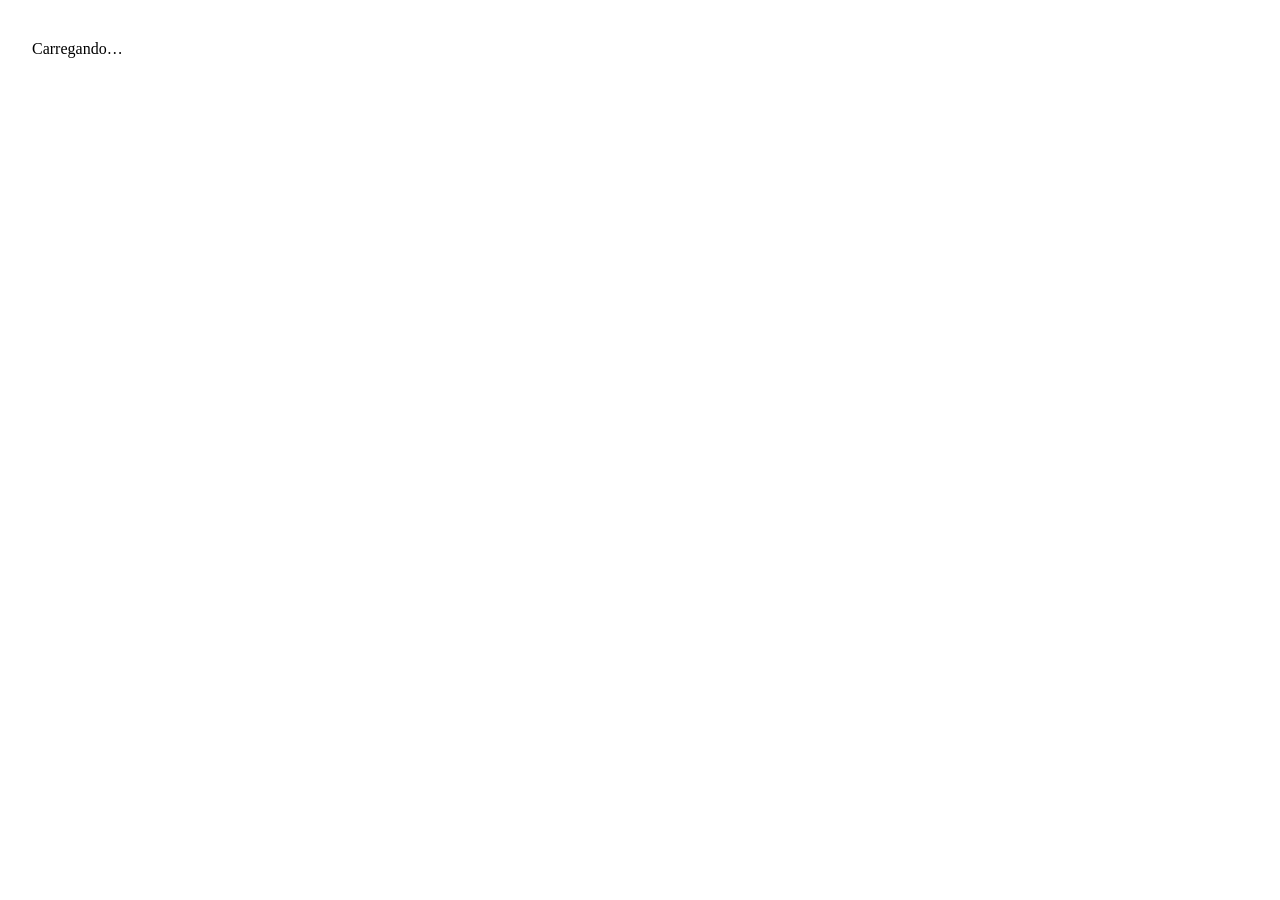
==== index.html @ bcad69af "Add files via upload" ====
<!doctype html>
<html lang="pt-BR">
<head>
  <meta charset="utf-8">
  <meta name="viewport" content="width=device-width, initial-scale=1, viewport-fit=cover">
  <meta name="theme-color" content="#121413">
  <title>Organizador</title>
  <link rel="manifest" href="manifest.json">
  <link rel="icon" href="icones/icone-192.png">
  <link rel="apple-touch-icon" href="icones/icone-192.png">
  <link rel="stylesheet" href="css/estilo.css">
</head>
<body>
  <div id="app"><p style="padding:24px">Carregando…</p></div>
  <script type="module" src="js/app.js"></script>
</body>
</html>
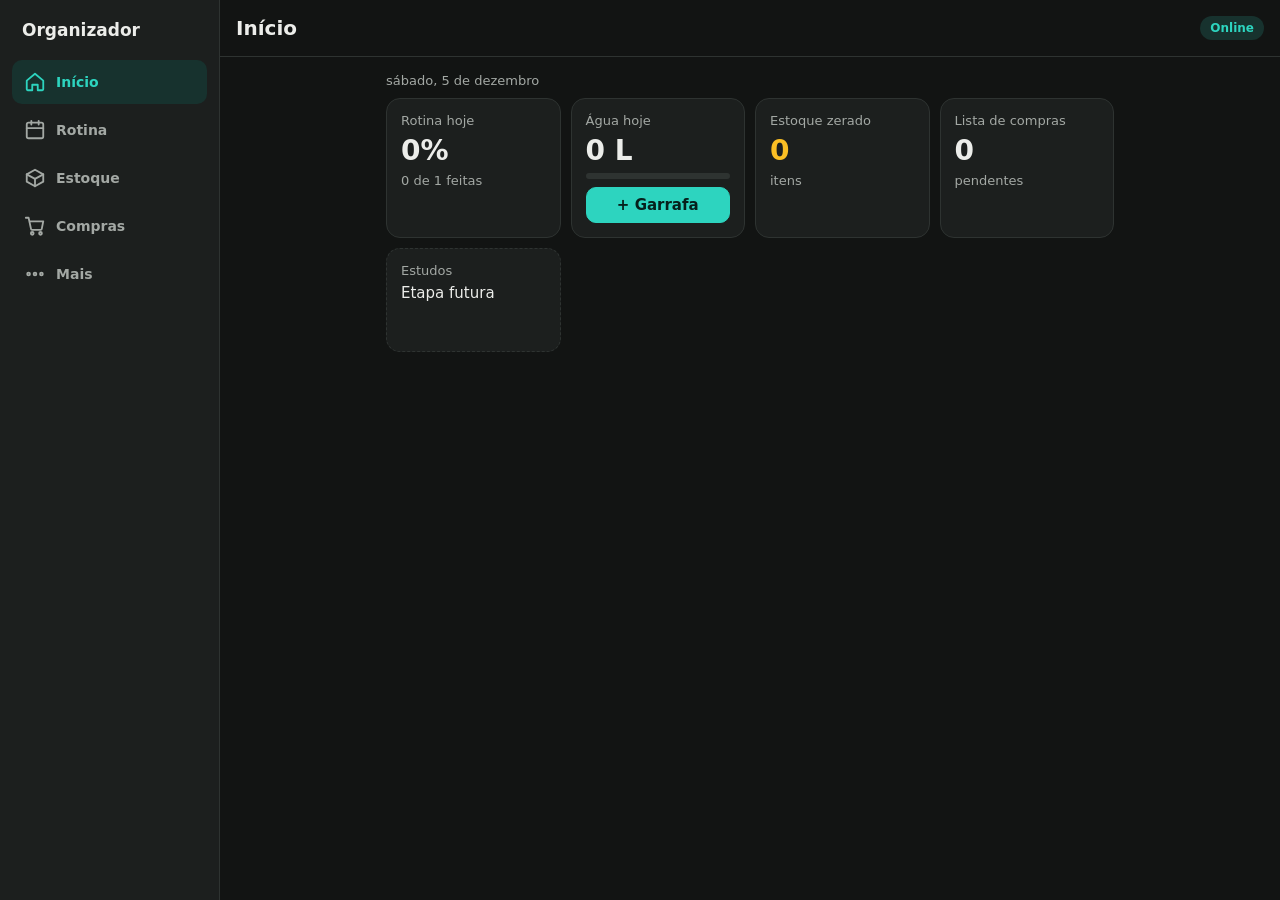
==== commit 5f8cc4cb: "Add files via upload" ====
--- a/index.html
+++ b/index.html
@@ -12,6 +12,16 @@
 </head>
 <body>
   <div id="app"><p style="padding:24px">Carregando…</p></div>
+  <script>
+    // Se algum arquivo faltar, mostra o erro em vez de "Carregando…" para sempre
+    function falhaCarga(msg) {
+      var el = document.getElementById('app');
+      if (el && !document.querySelector('.casca')) el.innerHTML = '<div style="padding:24px;font-family:system-ui;max-width:560px">' +
+        '<h2>Não foi possível abrir o app</h2><p>' + msg + '</p><p>Confira se as pastas <b>css, js, lib e icones</b> estão no GitHub e recarregue.</p></div>';
+    }
+    window.addEventListener('error', function (e) { if (e.target && e.target.src) falhaCarga('Arquivo não encontrado: ' + e.target.src); else falhaCarga(e.message || 'Erro desconhecido'); }, true);
+    window.addEventListener('unhandledrejection', function (e) { falhaCarga(String(e.reason && e.reason.message || e.reason)); });
+  </script>
   <script type="module" src="js/app.js"></script>
 </body>
 </html>
--- a/css/estilo.css
+++ b/css/estilo.css
@@ -0,0 +1,157 @@
+/* Tema escuro. Cores centralizadas aqui para ajuste futuro. */
+:root {
+  --fundo: #121413; --superficie: #1C1F1E; --borda: #2E3331;
+  --texto: #ECEDEA; --suave: #A3A8A4; --acento: #2DD4BF; --acento-texto: #06201C;
+  --alerta: #FBBF24; --alerta-fundo: #2B2410; --perigo: #F87171;
+  --raio: 12px; color-scheme: dark;
+}
+* { box-sizing: border-box; }
+body { margin: 0; background: var(--fundo); color: var(--texto); font-family: system-ui, -apple-system, "Segoe UI", Roboto, sans-serif; font-size: 15px; }
+button, input, select { font: inherit; color: inherit; }
+button { cursor: pointer; }
+h1, h2, p { margin: 0; }
+
+/* Estrutura: celular = barra inferior; PC (≥ 900px) = menu lateral */
+.casca { min-height: 100vh; }
+.conteudo { padding-bottom: 84px; }
+.topo { position: sticky; top: 0; z-index: 5; display: flex; align-items: center; justify-content: space-between; padding: 16px; background: var(--fundo); border-bottom: 1px solid var(--borda); }
+.topo h1 { font-size: 20px; }
+main { padding: 16px; max-width: 760px; margin: 0 auto; }
+.menu { position: fixed; bottom: 0; left: 0; right: 0; z-index: 10; display: grid; grid-template-columns: repeat(5, 1fr); background: var(--superficie); border-top: 1px solid var(--borda); padding: 4px 4px calc(6px + env(safe-area-inset-bottom)); }
+.menu .marca { display: none; }
+.menu button { background: none; border: 0; display: flex; flex-direction: column; align-items: center; gap: 2px; padding: 8px 0; font-size: 11px; font-weight: 600; color: var(--suave); min-height: 52px; }
+.menu button.ativo { color: var(--acento); }
+.menu svg { width: 22px; height: 22px; fill: none; stroke: currentColor; stroke-width: 2; stroke-linecap: round; stroke-linejoin: round; }
+@media (min-width: 900px) {
+  .casca { display: flex; }
+  .menu { position: sticky; top: 0; height: 100vh; width: 220px; display: flex; flex-direction: column; gap: 4px; border-top: 0; border-right: 1px solid var(--borda); padding: 20px 12px; }
+  .menu .marca { display: block; font-weight: 700; font-size: 17px; padding: 0 10px 16px; }
+  .menu button { flex-direction: row; gap: 10px; font-size: 14px; padding: 10px 12px; border-radius: 10px; min-height: 44px; }
+  .menu button.ativo { background: #17322E; }
+  .conteudo { flex: 1; padding-bottom: 0; min-width: 0; }
+}
+
+/* Componentes */
+.pilha { display: flex; flex-direction: column; gap: 10px; }
+.rotulo { font-size: 12px; font-weight: 600; text-transform: uppercase; letter-spacing: .05em; color: var(--suave); margin-top: 8px; }
+.suave { color: var(--suave); font-size: 13px; }
+.alerta { color: var(--alerta); font-weight: 600; }
+.vazio { color: var(--suave); padding: 12px 0; }
+.dica { color: var(--suave); font-size: 12px; }
+.selo { font-size: 12px; font-weight: 600; padding: 5px 10px; border-radius: 99px; background: #17322E; color: var(--acento); }
+.selo.off { background: var(--alerta-fundo); color: var(--alerta); }
+
+.linha { display: flex; align-items: center; gap: 8px; background: var(--superficie); border: 1px solid var(--borda); border-radius: var(--raio); padding: 8px 10px; min-height: 56px; text-align: left; width: 100%; }
+.linha.zerado { background: var(--alerta-fundo); border-color: #5C4A16; }
+.linha-info { flex: 1; min-width: 0; display: flex; flex-direction: column; gap: 2px; background: none; border: 0; padding: 4px 0; text-align: left; }
+.linha-info strong { overflow: hidden; text-overflow: ellipsis; white-space: nowrap; }
+.btn-qtd { width: 48px; height: 48px; border-radius: 10px; border: 1px solid var(--borda); background: #252928; font-size: 24px; touch-action: manipulation; user-select: none; -webkit-user-select: none; }
+.btn-qtd:active { background: #303533; }
+.check { width: 30px; height: 30px; border-radius: 8px; border: 2px solid var(--acento); background: none; flex: none; }
+.qtd { width: 64px; height: 42px; border-radius: 10px; border: 1px solid var(--borda); background: var(--fundo); text-align: center; }
+.un { width: 28px; }
+.btn-x { width: 40px; height: 40px; border: 0; background: none; color: var(--suave); font-size: 22px; }
+
+.btn { height: 44px; padding: 0 14px; border-radius: 10px; border: 1px solid var(--borda); background: #252928; font-weight: 600; }
+.btn.primario { background: var(--acento); color: var(--acento-texto); border-color: var(--acento); }
+.btn.perigo { color: var(--perigo); }
+.btn.largo { height: 50px; width: 100%; margin-top: 6px; }
+.btn-tracejado { height: 50px; border-radius: var(--raio); border: 1px dashed #4A504D; background: none; font-weight: 600; }
+
+.linha-form { display: flex; gap: 8px; flex-wrap: wrap; }
+.linha-form input { height: 44px; border-radius: 10px; border: 1px solid var(--borda); background: var(--superficie); padding: 0 10px; }
+.cresce { flex: 1 1 160px; min-width: 0; }
+.curto { width: 64px; }
+
+.campo { display: flex; flex-direction: column; gap: 4px; font-size: 13px; color: var(--suave); }
+.campo input, .campo select { height: 44px; border-radius: 10px; border: 1px solid var(--borda); background: var(--fundo); padding: 0 10px; color: var(--texto); font-size: 15px; }
+.grade-2 { display: grid; grid-template-columns: 1fr 1fr; gap: 10px; }
+.acoes { display: flex; gap: 8px; flex-wrap: wrap; justify-content: flex-end; margin-top: 4px; }
+.espaco { flex: 1; }
+
+.cartoes { display: grid; grid-template-columns: repeat(auto-fill, minmax(150px, 1fr)); gap: 10px; }
+.cartao { display: flex; flex-direction: column; gap: 6px; text-align: left; background: var(--superficie); border: 1px solid var(--borda); border-radius: 14px; padding: 14px; min-height: 104px; }
+.cartao b { font-size: 28px; }
+.cartao.futuro { border-style: dashed; }
+.atalhos { display: flex; flex-direction: column; gap: 8px; }
+.atalhos .linha { flex-direction: column; align-items: flex-start; justify-content: center; }
+
+.modal-fundo { position: fixed; inset: 0; z-index: 20; background: rgba(0,0,0,.6); display: flex; align-items: flex-end; justify-content: center; }
+.modal { width: 100%; max-width: 520px; background: var(--superficie); border-radius: 18px 18px 0 0; padding: 20px; display: flex; flex-direction: column; gap: 12px; max-height: 90vh; overflow-y: auto; }
+.modal h2 { font-size: 17px; }
+@media (min-width: 600px) { .modal-fundo { align-items: center; } .modal { border-radius: 18px; } }
+
+.toast { position: fixed; left: 50%; transform: translateX(-50%); bottom: 92px; z-index: 30; background: #ECEDEA; color: #121413; padding: 12px 16px; border-radius: 12px; font-size: 14px; font-weight: 500; max-width: calc(100% - 32px); }
+@media (min-width: 900px) { .toast { bottom: 24px; } }
+
+/* ---------- Rotina ---------- */
+.abas-seg { display: grid; grid-auto-flow: column; grid-auto-columns: 1fr; gap: 4px; background: var(--superficie); border-radius: 10px; padding: 3px; }
+.abas-seg button { height: 38px; border: 0; border-radius: 8px; background: none; color: var(--suave); font-weight: 600; font-size: 14px; }
+.abas-seg button.ativo { background: #2E3331; color: var(--texto); }
+.abas-seg.curto { width: 120px; }
+.abas-seg.curto button { height: 32px; }
+.nav-semana, .cab-mes { display: flex; align-items: center; gap: 6px; }
+.faixa-dias { flex: 1; display: grid; grid-template-columns: repeat(7, 1fr); gap: 4px; }
+.dia { display: flex; flex-direction: column; align-items: center; gap: 1px; padding: 6px 0; border-radius: 10px; border: 1px solid var(--borda); background: var(--superficie); }
+.dia small { font-size: 10px; color: var(--suave); }
+.dia b { font-size: 16px; }
+.dia.sel { border-color: var(--acento); background: #17322E; }
+.dia.hoje b { color: var(--acento); }
+.dia.fut { opacity: .45; }
+.btn-mini { width: 32px; height: 44px; border: 0; background: none; color: var(--suave); font-size: 22px; flex: none; }
+.btn-mini:disabled { opacity: .25; }
+.trio { display: grid; grid-template-columns: repeat(3, 1fr); gap: 8px; }
+.mini-cartao { background: var(--superficie); border: 1px solid var(--borda); border-radius: 12px; padding: 8px 10px; display: flex; flex-direction: column; }
+.mini-cartao small { font-size: 11px; color: var(--suave); }
+.mini-cartao b { font-size: 22px; }
+.linha.ok { border-color: #1F4D47; }
+.btn-st { width: 44px; height: 44px; border-radius: 10px; border: 1px solid var(--borda); background: #252928; color: var(--suave); font-size: 18px; flex: none; }
+.btn-st.f.on { background: var(--acento); border-color: var(--acento); color: #06201C; }
+.btn-st.n.on { background: var(--perigo); border-color: var(--perigo); color: #2A0A0A; }
+.selo-st { font-size: 12px; font-weight: 600; white-space: nowrap; }
+.selo-st.f { color: var(--acento); } .selo-st.n { color: var(--perigo); } .selo-st.p { color: var(--suave); } .selo-st.x { color: #6B706C; }
+.barra { display: block; position: relative; height: 6px; background: #2E3331; border-radius: 9px; overflow: visible; }
+.barra i { display: block; height: 100%; background: var(--acento); border-radius: 9px; }
+.barra.grossa { height: 12px; }
+.barra.vermelha i { background: var(--perigo); }
+.barra.marcador em { position: absolute; top: -4px; width: 2px; height: 20px; background: var(--texto); }
+.cartao-vazio { display: flex; flex-direction: column; gap: 8px; padding: 14px; border: 1px dashed #4A504D; border-radius: 12px; }
+.entre { display: flex; align-items: center; justify-content: space-between; gap: 8px; }
+.centro { text-align: center; }
+.caixa { background: var(--superficie); border: 1px solid var(--borda); border-radius: 12px; padding: 12px; }
+.cal { display: grid; grid-template-columns: repeat(7, 1fr); gap: 5px; }
+.cal.cab { text-align: center; font-size: 11px; color: var(--suave); }
+.cel { height: 42px; border-radius: 8px; border: 2px solid transparent; font-weight: 600; font-size: 13px; color: var(--texto); }
+.cel.hoje { border-color: var(--acento); } .cel.sel { border-color: var(--texto); }
+.c4, .legenda i.c4 { background: #14B8A6; color: #06201C; } .c3, .legenda i.c3 { background: #0F5E56; }
+.c2, .legenda i.c2 { background: #6B5310; } .c1, .legenda i.c1 { background: #7F1D1D; }
+.cel.sem, .legenda i.sem { background: #252928; color: var(--suave); } .cel.fut { background: var(--superficie); color: #6B706C; }
+.legenda { display: flex; flex-wrap: wrap; gap: 10px; font-size: 11px; color: var(--suave); }
+.legenda span { display: flex; align-items: center; gap: 4px; } .legenda i { width: 12px; height: 12px; border-radius: 3px; display: inline-block; }
+.item-hist, .item-agua { padding: 6px 0; border-top: 1px solid var(--borda); font-size: 14px; }
+.chips { display: flex; gap: 6px; flex-wrap: wrap; }
+.chip { height: 36px; padding: 0 14px; border-radius: 99px; border: 1px solid var(--borda); background: none; font-size: 13px; }
+.chip.ativo { border-color: var(--acento); background: #17322E; }
+.pilha-p { display: flex; flex-direction: column; gap: 4px; }
+.sub-falha { display: flex; align-items: center; gap: 8px; padding-left: 12px; font-size: 12px; color: var(--suave); }
+.sub-falha span:first-child { width: 80px; } .sub-falha span:last-child { width: 36px; text-align: right; }
+.grande { font-size: 32px; }
+.okt { color: var(--acento); }
+.recipientes { display: grid; grid-template-columns: repeat(auto-fill, minmax(100px, 1fr)); gap: 8px; }
+.recip { height: 64px; border-radius: 12px; border: 1px solid var(--borda); background: #252928; display: flex; flex-direction: column; align-items: center; justify-content: center; gap: 2px; touch-action: manipulation; user-select: none; -webkit-user-select: none; }
+.recip small { color: var(--suave); } .recip.tracejado { border-style: dashed; background: none; }
+.grafico-agua { position: relative; display: flex; align-items: flex-end; gap: 2px; height: 100px; border-bottom: 1px solid var(--borda); }
+.grafico-agua i { flex: 1; background: #4A504D; border-radius: 2px 2px 0 0; min-height: 1px; }
+.grafico-agua i.ok { background: var(--acento); }
+.grafico-agua em { position: absolute; left: 0; right: 0; border-top: 1px dashed var(--suave); }
+.dias-alarme { display: flex; justify-content: space-between; }
+.dias-alarme button { width: 42px; height: 42px; border-radius: 50%; border: 1px solid #4A504D; background: none; color: var(--suave); font-weight: 700; }
+.dias-alarme button.on { background: var(--acento); border-color: var(--acento); color: #06201C; }
+.horarios { display: flex; flex-wrap: wrap; gap: 6px; align-items: center; }
+.hora-item { display: flex; align-items: center; background: var(--fundo); border: 1px solid var(--borda); border-radius: 10px; padding-left: 8px; }
+.hora-item input { height: 40px; border: 0; background: none; color-scheme: dark; }
+.btn-tracejado.mini { height: 40px; padding: 0 12px; font-size: 14px; }
+.dia-hor { display: flex; flex-direction: column; gap: 4px; }
+.nome-dia { font-size: 13px; color: var(--suave); }
+.check-g { width: 22px; height: 22px; accent-color: var(--acento); }
+.cartao .btn { height: 36px; margin-top: 2px; }
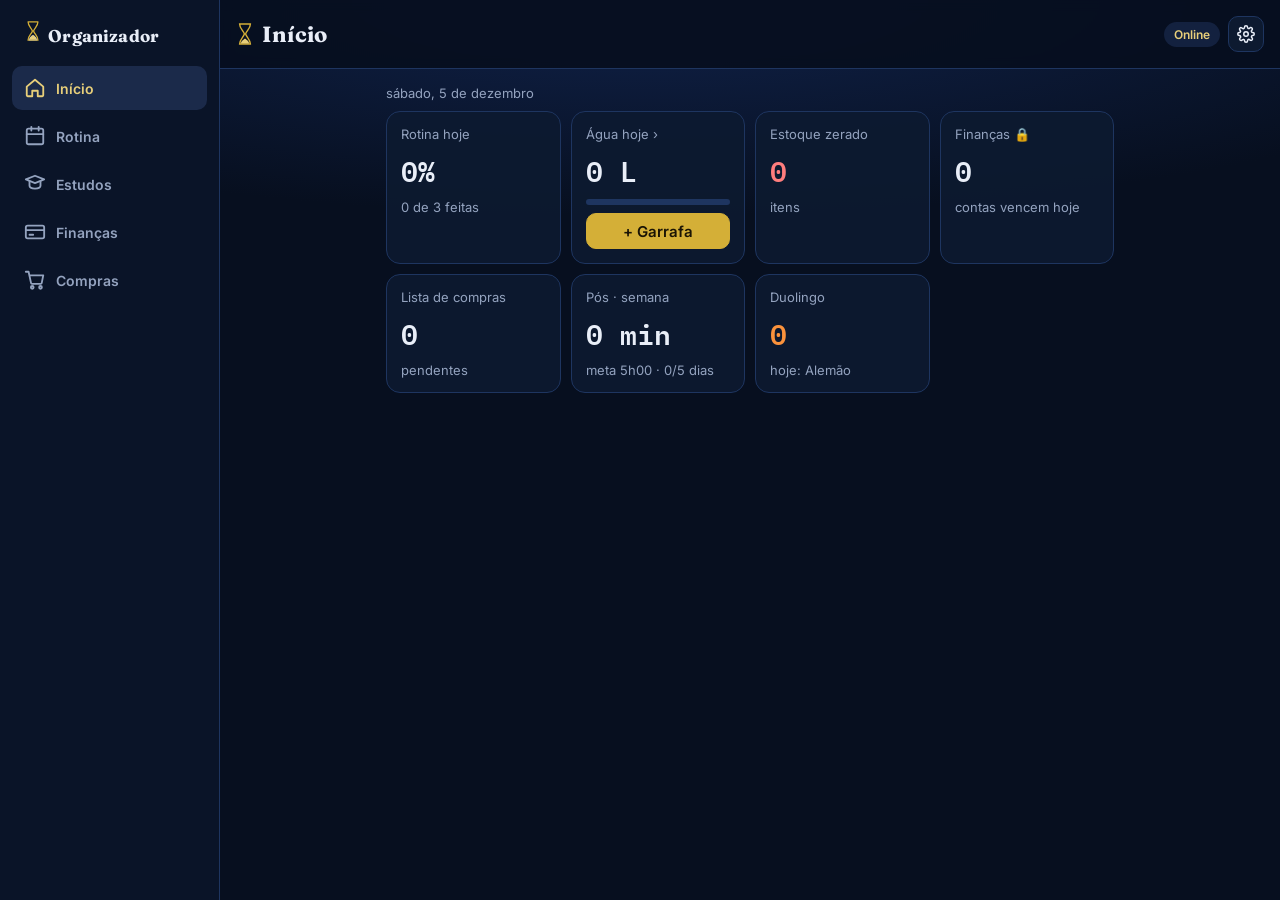
==== commit 6d6538f5: "Add files via upload" ====
--- a/index.html
+++ b/index.html
@@ -3,7 +3,7 @@
 <head>
   <meta charset="utf-8">
   <meta name="viewport" content="width=device-width, initial-scale=1, viewport-fit=cover">
-  <meta name="theme-color" content="#121413">
+  <meta name="theme-color" content="#070F1F">
   <title>Organizador</title>
   <link rel="manifest" href="manifest.json">
   <link rel="icon" href="icones/icone-192.png">
--- a/css/estilo.css
+++ b/css/estilo.css
@@ -1,12 +1,23 @@
+/* Fontes locais (funcionam offline) */
+@font-face { font-family: 'Fraunces'; src: url('../fontes/fraunces-latin-wght-normal.woff2') format('woff2'); font-weight: 100 900; font-display: swap; }
+@font-face { font-family: 'Inter'; src: url('../fontes/inter-latin-400-normal.woff2') format('woff2'); font-weight: 400; font-display: swap; }
+@font-face { font-family: 'Inter'; src: url('../fontes/inter-latin-500-normal.woff2') format('woff2'); font-weight: 500; font-display: swap; }
+@font-face { font-family: 'Inter'; src: url('../fontes/inter-latin-600-normal.woff2') format('woff2'); font-weight: 600; font-display: swap; }
+@font-face { font-family: 'Inter'; src: url('../fontes/inter-latin-700-normal.woff2') format('woff2'); font-weight: 700; font-display: swap; }
+@font-face { font-family: 'IBM Plex Mono'; src: url('../fontes/ibm-plex-mono-latin-500-normal.woff2') format('woff2'); font-weight: 500; font-display: swap; }
+@font-face { font-family: 'IBM Plex Mono'; src: url('../fontes/ibm-plex-mono-latin-600-normal.woff2') format('woff2'); font-weight: 600; font-display: swap; }
 /* Tema escuro. Cores centralizadas aqui para ajuste futuro. */
 :root {
-  --fundo: #121413; --superficie: #1C1F1E; --borda: #2E3331;
-  --texto: #ECEDEA; --suave: #A3A8A4; --acento: #2DD4BF; --acento-texto: #06201C;
-  --alerta: #FBBF24; --alerta-fundo: #2B2410; --perigo: #F87171;
+  --fundo: #070F1F; --superficie: #0D1A30; --borda: #1E3560;
+  --texto: #E9EEF8; --suave: #94A3BF; --acento: #D4AF37; --acento-texto: #1A1405;
+  --alerta: #F2B84B; --alerta-fundo: #2B2410; --perigo: #FF7D7D;
+  --zerado: #FF7D7D; --zerado-fundo: #2E1414; --zerado-borda: #6B2424; --roxo: #A78BFA; --roxo-fundo: #2A2140;
+  --azul: #4A7BD0; --azul-claro: #A9C3EE; --ouro-claro: #E8CF7A; --positivo: #3FD0A0; --cartao: #142544;
+  --f-titulo: 'Fraunces', Georgia, serif; --f-texto: 'Inter', system-ui, sans-serif; --f-num: 'IBM Plex Mono', ui-monospace, monospace;
   --raio: 12px; color-scheme: dark;
 }
 * { box-sizing: border-box; }
-body { margin: 0; background: var(--fundo); color: var(--texto); font-family: system-ui, -apple-system, "Segoe UI", Roboto, sans-serif; font-size: 15px; }
+body { margin: 0; background: radial-gradient(120% 40% at 50% 0%, #10224A 0%, var(--fundo) 60%) fixed, var(--fundo); color: var(--texto); font-family: var(--f-texto); font-size: 15px; }
 button, input, select { font: inherit; color: inherit; }
 button { cursor: pointer; }
 h1, h2, p { margin: 0; }
@@ -27,7 +38,7 @@
   .menu { position: sticky; top: 0; height: 100vh; width: 220px; display: flex; flex-direction: column; gap: 4px; border-top: 0; border-right: 1px solid var(--borda); padding: 20px 12px; }
   .menu .marca { display: block; font-weight: 700; font-size: 17px; padding: 0 10px 16px; }
   .menu button { flex-direction: row; gap: 10px; font-size: 14px; padding: 10px 12px; border-radius: 10px; min-height: 44px; }
-  .menu button.ativo { background: #17322E; }
+  .menu button.ativo { background: #2B2412; }
   .conteudo { flex: 1; padding-bottom: 0; min-width: 0; }
 }
 
@@ -38,25 +49,26 @@
 .alerta { color: var(--alerta); font-weight: 600; }
 .vazio { color: var(--suave); padding: 12px 0; }
 .dica { color: var(--suave); font-size: 12px; }
-.selo { font-size: 12px; font-weight: 600; padding: 5px 10px; border-radius: 99px; background: #17322E; color: var(--acento); }
+.selo { font-size: 12px; font-weight: 600; padding: 5px 10px; border-radius: 99px; background: #2B2412; color: var(--acento); }
 .selo.off { background: var(--alerta-fundo); color: var(--alerta); }
 
 .linha { display: flex; align-items: center; gap: 8px; background: var(--superficie); border: 1px solid var(--borda); border-radius: var(--raio); padding: 8px 10px; min-height: 56px; text-align: left; width: 100%; }
-.linha.zerado { background: var(--alerta-fundo); border-color: #5C4A16; }
+.linha.zerado { background: var(--zerado-fundo); border-color: var(--zerado-borda); }
+.linha.zerado .alerta, .cartao .alerta { color: var(--zerado); }
 .linha-info { flex: 1; min-width: 0; display: flex; flex-direction: column; gap: 2px; background: none; border: 0; padding: 4px 0; text-align: left; }
 .linha-info strong { overflow: hidden; text-overflow: ellipsis; white-space: nowrap; }
-.btn-qtd { width: 48px; height: 48px; border-radius: 10px; border: 1px solid var(--borda); background: #252928; font-size: 24px; touch-action: manipulation; user-select: none; -webkit-user-select: none; }
-.btn-qtd:active { background: #303533; }
+.btn-qtd { width: 48px; height: 48px; border-radius: 10px; border: 1px solid var(--borda); background: #142544; font-size: 24px; touch-action: manipulation; user-select: none; -webkit-user-select: none; }
+.btn-qtd:active { background: #1B3058; }
 .check { width: 30px; height: 30px; border-radius: 8px; border: 2px solid var(--acento); background: none; flex: none; }
 .qtd { width: 64px; height: 42px; border-radius: 10px; border: 1px solid var(--borda); background: var(--fundo); text-align: center; }
 .un { width: 28px; }
 .btn-x { width: 40px; height: 40px; border: 0; background: none; color: var(--suave); font-size: 22px; }
 
-.btn { height: 44px; padding: 0 14px; border-radius: 10px; border: 1px solid var(--borda); background: #252928; font-weight: 600; }
+.btn { height: 44px; padding: 0 14px; border-radius: 10px; border: 1px solid var(--borda); background: #142544; font-weight: 600; }
 .btn.primario { background: var(--acento); color: var(--acento-texto); border-color: var(--acento); }
 .btn.perigo { color: var(--perigo); }
 .btn.largo { height: 50px; width: 100%; margin-top: 6px; }
-.btn-tracejado { height: 50px; border-radius: var(--raio); border: 1px dashed #4A504D; background: none; font-weight: 600; }
+.btn-tracejado { height: 50px; border-radius: var(--raio); border: 1px dashed #2A4170; background: none; font-weight: 600; }
 
 .linha-form { display: flex; gap: 8px; flex-wrap: wrap; }
 .linha-form input { height: 44px; border-radius: 10px; border: 1px solid var(--borda); background: var(--superficie); padding: 0 10px; }
@@ -81,13 +93,13 @@
 .modal h2 { font-size: 17px; }
 @media (min-width: 600px) { .modal-fundo { align-items: center; } .modal { border-radius: 18px; } }
 
-.toast { position: fixed; left: 50%; transform: translateX(-50%); bottom: 92px; z-index: 30; background: #ECEDEA; color: #121413; padding: 12px 16px; border-radius: 12px; font-size: 14px; font-weight: 500; max-width: calc(100% - 32px); }
+.toast { position: fixed; left: 50%; transform: translateX(-50%); bottom: 92px; z-index: 30; background: #E9EEF8; color: #070F1F; padding: 12px 16px; border-radius: 12px; font-size: 14px; font-weight: 500; max-width: calc(100% - 32px); }
 @media (min-width: 900px) { .toast { bottom: 24px; } }
 
 /* ---------- Rotina ---------- */
 .abas-seg { display: grid; grid-auto-flow: column; grid-auto-columns: 1fr; gap: 4px; background: var(--superficie); border-radius: 10px; padding: 3px; }
 .abas-seg button { height: 38px; border: 0; border-radius: 8px; background: none; color: var(--suave); font-weight: 600; font-size: 14px; }
-.abas-seg button.ativo { background: #2E3331; color: var(--texto); }
+.abas-seg button.ativo { background: #1E3560; color: var(--texto); }
 .abas-seg.curto { width: 120px; }
 .abas-seg.curto button { height: 32px; }
 .nav-semana, .cab-mes { display: flex; align-items: center; gap: 6px; }
@@ -95,7 +107,7 @@
 .dia { display: flex; flex-direction: column; align-items: center; gap: 1px; padding: 6px 0; border-radius: 10px; border: 1px solid var(--borda); background: var(--superficie); }
 .dia small { font-size: 10px; color: var(--suave); }
 .dia b { font-size: 16px; }
-.dia.sel { border-color: var(--acento); background: #17322E; }
+.dia.sel { border-color: var(--acento); background: #2B2412; }
 .dia.hoje b { color: var(--acento); }
 .dia.fut { opacity: .45; }
 .btn-mini { width: 32px; height: 44px; border: 0; background: none; color: var(--suave); font-size: 22px; flex: none; }
@@ -104,18 +116,18 @@
 .mini-cartao { background: var(--superficie); border: 1px solid var(--borda); border-radius: 12px; padding: 8px 10px; display: flex; flex-direction: column; }
 .mini-cartao small { font-size: 11px; color: var(--suave); }
 .mini-cartao b { font-size: 22px; }
-.linha.ok { border-color: #1F4D47; }
-.btn-st { width: 44px; height: 44px; border-radius: 10px; border: 1px solid var(--borda); background: #252928; color: var(--suave); font-size: 18px; flex: none; }
-.btn-st.f.on { background: var(--acento); border-color: var(--acento); color: #06201C; }
+.linha.ok { border-color: #5A4A1A; }
+.btn-st { width: 44px; height: 44px; border-radius: 10px; border: 1px solid var(--borda); background: #142544; color: var(--suave); font-size: 18px; flex: none; }
+.btn-st.f.on { background: var(--acento); border-color: var(--acento); color: #1A1405; }
 .btn-st.n.on { background: var(--perigo); border-color: var(--perigo); color: #2A0A0A; }
 .selo-st { font-size: 12px; font-weight: 600; white-space: nowrap; }
-.selo-st.f { color: var(--acento); } .selo-st.n { color: var(--perigo); } .selo-st.p { color: var(--suave); } .selo-st.x { color: #6B706C; }
-.barra { display: block; position: relative; height: 6px; background: #2E3331; border-radius: 9px; overflow: visible; }
+.selo-st.f { color: var(--acento); } .selo-st.n { color: var(--perigo); } .selo-st.p { color: var(--suave); } .selo-st.x { color: #5E6F8F; }
+.barra { display: block; position: relative; height: 6px; background: #1E3560; border-radius: 9px; overflow: visible; }
 .barra i { display: block; height: 100%; background: var(--acento); border-radius: 9px; }
 .barra.grossa { height: 12px; }
 .barra.vermelha i { background: var(--perigo); }
 .barra.marcador em { position: absolute; top: -4px; width: 2px; height: 20px; background: var(--texto); }
-.cartao-vazio { display: flex; flex-direction: column; gap: 8px; padding: 14px; border: 1px dashed #4A504D; border-radius: 12px; }
+.cartao-vazio { display: flex; flex-direction: column; gap: 8px; padding: 14px; border: 1px dashed #2A4170; border-radius: 12px; }
 .entre { display: flex; align-items: center; justify-content: space-between; gap: 8px; }
 .centro { text-align: center; }
 .caixa { background: var(--superficie); border: 1px solid var(--borda); border-radius: 12px; padding: 12px; }
@@ -123,30 +135,30 @@
 .cal.cab { text-align: center; font-size: 11px; color: var(--suave); }
 .cel { height: 42px; border-radius: 8px; border: 2px solid transparent; font-weight: 600; font-size: 13px; color: var(--texto); }
 .cel.hoje { border-color: var(--acento); } .cel.sel { border-color: var(--texto); }
-.c4, .legenda i.c4 { background: #14B8A6; color: #06201C; } .c3, .legenda i.c3 { background: #0F5E56; }
+.c4, .legenda i.c4 { background: #D4AF37; color: #1A1405; } .c3, .legenda i.c3 { background: #2F5DAA; }
 .c2, .legenda i.c2 { background: #6B5310; } .c1, .legenda i.c1 { background: #7F1D1D; }
-.cel.sem, .legenda i.sem { background: #252928; color: var(--suave); } .cel.fut { background: var(--superficie); color: #6B706C; }
+.cel.sem, .legenda i.sem { background: #142544; color: var(--suave); } .cel.fut { background: var(--superficie); color: #5E6F8F; }
 .legenda { display: flex; flex-wrap: wrap; gap: 10px; font-size: 11px; color: var(--suave); }
 .legenda span { display: flex; align-items: center; gap: 4px; } .legenda i { width: 12px; height: 12px; border-radius: 3px; display: inline-block; }
 .item-hist, .item-agua { padding: 6px 0; border-top: 1px solid var(--borda); font-size: 14px; }
 .chips { display: flex; gap: 6px; flex-wrap: wrap; }
 .chip { height: 36px; padding: 0 14px; border-radius: 99px; border: 1px solid var(--borda); background: none; font-size: 13px; }
-.chip.ativo { border-color: var(--acento); background: #17322E; }
+.chip.ativo { border-color: var(--acento); background: #2B2412; }
 .pilha-p { display: flex; flex-direction: column; gap: 4px; }
 .sub-falha { display: flex; align-items: center; gap: 8px; padding-left: 12px; font-size: 12px; color: var(--suave); }
 .sub-falha span:first-child { width: 80px; } .sub-falha span:last-child { width: 36px; text-align: right; }
 .grande { font-size: 32px; }
 .okt { color: var(--acento); }
 .recipientes { display: grid; grid-template-columns: repeat(auto-fill, minmax(100px, 1fr)); gap: 8px; }
-.recip { height: 64px; border-radius: 12px; border: 1px solid var(--borda); background: #252928; display: flex; flex-direction: column; align-items: center; justify-content: center; gap: 2px; touch-action: manipulation; user-select: none; -webkit-user-select: none; }
+.recip { height: 64px; border-radius: 12px; border: 1px solid var(--borda); background: #142544; display: flex; flex-direction: column; align-items: center; justify-content: center; gap: 2px; touch-action: manipulation; user-select: none; -webkit-user-select: none; }
 .recip small { color: var(--suave); } .recip.tracejado { border-style: dashed; background: none; }
 .grafico-agua { position: relative; display: flex; align-items: flex-end; gap: 2px; height: 100px; border-bottom: 1px solid var(--borda); }
-.grafico-agua i { flex: 1; background: #4A504D; border-radius: 2px 2px 0 0; min-height: 1px; }
+.grafico-agua i { flex: 1; background: #2A4170; border-radius: 2px 2px 0 0; min-height: 1px; }
 .grafico-agua i.ok { background: var(--acento); }
 .grafico-agua em { position: absolute; left: 0; right: 0; border-top: 1px dashed var(--suave); }
 .dias-alarme { display: flex; justify-content: space-between; }
-.dias-alarme button { width: 42px; height: 42px; border-radius: 50%; border: 1px solid #4A504D; background: none; color: var(--suave); font-weight: 700; }
-.dias-alarme button.on { background: var(--acento); border-color: var(--acento); color: #06201C; }
+.dias-alarme button { width: 42px; height: 42px; border-radius: 50%; border: 1px solid #2A4170; background: none; color: var(--suave); font-weight: 700; }
+.dias-alarme button.on { background: var(--acento); border-color: var(--acento); color: #1A1405; }
 .horarios { display: flex; flex-wrap: wrap; gap: 6px; align-items: center; }
 .hora-item { display: flex; align-items: center; background: var(--fundo); border: 1px solid var(--borda); border-radius: 10px; padding-left: 8px; }
 .hora-item input { height: 40px; border: 0; background: none; color-scheme: dark; }
@@ -155,3 +167,171 @@
 .nome-dia { font-size: 13px; color: var(--suave); }
 .check-g { width: 22px; height: 22px; accent-color: var(--acento); }
 .cartao .btn { height: 36px; margin-top: 2px; }
+
+/* ---------- v0.2.1 ---------- */
+.abas-seg.cinco button { font-size: 12.5px; padding: 0 2px; }
+.btn-st.o { font-size: 15px; font-weight: 700; }
+.btn-st.o.on { background: var(--roxo); border-color: var(--roxo); color: #1A1033; }
+.selo-st.o { color: var(--acento); }
+.dia.viagem { border-color: var(--roxo); background: var(--roxo-fundo); }
+.dia.viagem.sel { outline: 2px solid var(--acento); }
+.cel.viagem, .legenda i.viagem { background: #6D4FC2; color: #fff; }
+.faixa-viagem { display: flex; align-items: center; justify-content: space-between; gap: 8px; padding: 10px 12px; border-radius: 12px; background: var(--roxo-fundo); border: 1px solid #4C3A80; color: #DDD3FF; font-size: 13px; }
+.btn-viagem { align-self: flex-start; height: 36px; font-size: 13px; color: #C4B5FD; }
+.viagem-linha { border-color: #4C3A80; }
+.linha.tracejada { border-style: dashed; background: none; }
+.linha.apagada { opacity: .7; }
+.opcao { padding: 8px 0; border-top: 1px solid var(--borda); }
+.opcao.travada { opacity: .6; }
+input[type=date] { color-scheme: dark; }
+
+/* Seletor de unidade */
+.linha-form select, .curto-un select, .curto-un input { height: 44px; border-radius: 10px; border: 1px solid var(--borda); background: var(--superficie); padding: 0 8px; color: var(--texto); }
+.curto-un { width: 84px; display: flex; }
+.curto-un select, .curto-un .un-outra { width: 100%; }
+.un-outra { display: flex; align-items: center; gap: 2px; }
+.un-outra input { flex: 1; min-width: 0; height: 44px; border-radius: 10px; border: 1px solid var(--borda); background: var(--fundo); padding: 0 10px; color: var(--texto); }
+.campo .un-outra input { font-size: 15px; }
+
+button.selo { border: 0; cursor: pointer; }
+
+/* ---------- Estudos (v0.4.0) ---------- */
+.cron { font-size: 42px; font-weight: 700; text-align: center; font-variant-numeric: tabular-nums; letter-spacing: 1px; }
+.curto-txt { max-width: 60%; overflow: hidden; text-overflow: ellipsis; white-space: nowrap; }
+.num-g { font-size: 22px; font-weight: 700; }
+.tabela-p { display: flex; flex-direction: column; gap: 4px; font-size: 13px; }
+.status-plano { font-size: 13px; font-weight: 700; }
+.status-plano.em-dia { color: var(--acento); } .status-plano.pouco { color: var(--alerta); } .status-plano.atrasado { color: var(--perigo); }
+.cartao-disc { display: flex; flex-direction: column; gap: 6px; padding: 12px; border-radius: 12px; border: 1px solid var(--borda); background: var(--superficie); text-align: left; width: 100%; }
+.cartao-disc.atual { border-color: var(--acento); }
+.cartao-disc.completa { opacity: .75; }
+.cartao-disc.vazio-d { border-style: dashed; background: none; padding: 10px 12px; }
+.btn-voltar { align-self: flex-start; border: 0; background: none; color: var(--acento); font-size: 15px; padding: 4px 0; }
+.titulo-ed { border: 0; background: none; text-align: left; padding: 0; }
+.titulo-ed h2 { font-size: 18px; }
+.mini-cartao b.menor { font-size: 14px; }
+.caixa-uni { background: var(--superficie); border: 1px solid var(--borda); border-radius: 12px; overflow: hidden; }
+.cab-uni { width: 100%; border: 0; background: none; padding: 12px; display: flex; flex-direction: column; gap: 6px; text-align: left; }
+.corpo-uni { border-top: 1px solid var(--borda); padding: 4px 12px 12px; display: flex; flex-direction: column; }
+.cab-sec { font-size: 12px; color: var(--suave); padding: 10px 0 4px; }
+.aula { display: flex; align-items: center; gap: 10px; border: 0; border-top: 1px solid #142544; background: none; padding: 9px 0; text-align: left; min-height: 44px; }
+.caixa-check { width: 24px; height: 24px; flex: none; border-radius: 7px; border: 2px solid #2A4170; display: flex; align-items: center; justify-content: center; font-size: 14px; font-weight: 700; }
+.caixa-check.on { background: var(--acento); border-color: var(--acento); color: #1A1405; }
+.acoes-uni { display: flex; flex-wrap: wrap; gap: 6px; margin-top: 10px; }
+.acoes-uni .btn { height: 38px; font-size: 13px; }
+.btn-link { border: 0; background: none; color: var(--acento); font-size: 13px; text-decoration: underline; padding: 4px; }
+.btn-link.perigo { color: var(--perigo); }
+.btn.feito { border-color: var(--acento); background: #2B2412; color: var(--acento); }
+.centro-col { display: flex; flex-direction: column; align-items: center; gap: 2px; }
+.ofensiva { color: #FB923C; font-weight: 800; }
+.grande-2 { font-size: 48px; } .grande-3 { font-size: 22px; }
+.duo-hist { display: grid; grid-template-columns: repeat(14, 1fr); gap: 3px; }
+.duo-hist span { height: 28px; border-radius: 6px; display: flex; align-items: center; justify-content: center; font-size: 11px; font-weight: 700; background: #142544; color: #5E6F8F; }
+.duo-hist span.feito { background: #F2B84B; color: #2B2410; }
+.duo-hist span.feito.x { background: #A78BFA; color: #1A1033; }
+.duo-hist span.hoje { outline: 2px solid var(--texto); }
+.grafico-rating { display: flex; align-items: flex-end; gap: 4px; height: 70px; border-bottom: 1px solid var(--borda); }
+.grafico-rating i { flex: 1; background: #A78BFA; border-radius: 3px 3px 0 0; }
+
+.cartao.clicavel { cursor: pointer; }
+
+.cel.antes, .legenda i.antes { background: #0B1529; color: #5E6F8F; border: 1px dashed #2A4170; }
+.alinhar-base { align-self: flex-end; }
+
+/* v0.4.3: janelas (modais) não podem ser arrastadas para o lado */
+.modal { overflow-x: hidden; }
+.grade-2 { grid-template-columns: repeat(2, minmax(0, 1fr)); }
+.campo { min-width: 0; }
+.campo input, .campo select, .campo .un-outra { width: 100%; min-width: 0; box-sizing: border-box; }
+html, body { overflow-x: hidden; }
+
+/* ---------- Base visual v0.5.0: azul + dourado, atuária, ampulheta ---------- */
+.topo h1, .modal h2, .titulo-ed h2, .marca, .cab-mes b { font-family: var(--f-titulo); font-weight: 700; letter-spacing: .01em; }
+.topo h1 { font-size: 22px; display: flex; align-items: center; gap: 8px; }
+.topo { background: rgba(7, 15, 31, .92); backdrop-filter: blur(6px); }
+.rotulo { color: var(--suave); letter-spacing: .1em; }
+.cron, .num-g, .mini-cartao b, .cartao b, .grande, .grande-2, .grande-3, .ofensiva, .qtd, .num, .dia b, .cel { font-family: var(--f-num); }
+.btn.primario, .btn-st.f.on, .check-g, .caixa-check.on { background: var(--acento); border-color: var(--acento); color: var(--acento-texto); }
+.barra i { background: linear-gradient(90deg, var(--azul), var(--acento)); }
+.barra.vermelha i { background: var(--perigo); }
+.linha, .cartao, .mini-cartao, .caixa, .caixa-uni, .cartao-disc { background: rgba(13, 26, 48, .9); }
+.menu { background: #0A1428; }
+.menu button.ativo { color: var(--ouro-claro); }
+@media (min-width: 900px) { .menu button.ativo { background: #1B2A4A; } }
+.selo { background: #13213F; color: var(--ouro-claro); }
+.toast { background: var(--ouro-claro); color: #1A1405; font-weight: 600; }
+.btn-engr { width: 36px; height: 36px; border-radius: 10px; border: 1px solid var(--borda); background: var(--superficie); color: var(--texto); display: inline-flex; align-items: center; justify-content: center; padding: 0; }
+.btn-engr svg { width: 18px; height: 18px; fill: none; stroke: currentColor; stroke-width: 2; }
+.topo-acoes { display: flex; align-items: center; gap: 8px; }
+.marca-amp { width: 18px; height: 24px; flex: none; }
+.c4, .legenda i.c4 { color: #1A1405; }
+
+/* ---------- Finanças (v0.5.0): carteira + painel atuarial + livro-razão ---------- */
+.pin-tela { display: flex; flex-direction: column; align-items: center; gap: 12px; padding: 24px 0; }
+.pin-amp svg { width: 64px; height: 88px; }
+.pin-titulo { font-family: var(--f-titulo); color: var(--ouro-claro); font-size: 24px; }
+.pin-pontos { display: flex; gap: 14px; }
+.pin-pontos i { width: 14px; height: 14px; border-radius: 50%; border: 2px solid #2A4170; }
+.pin-pontos i.on { background: var(--acento); border-color: var(--acento); }
+.pin-teclado { display: grid; grid-template-columns: repeat(3, 72px); gap: 12px; }
+.pin-teclado button { height: 64px; border-radius: 18px; border: 1px solid var(--borda); background: var(--superficie); font-family: var(--f-num); font-size: 24px; }
+.pin-teclado button:disabled { border-color: transparent; background: none; }
+.seg-visao { display: flex; gap: 3px; background: var(--superficie); border: 1px solid var(--borda); border-radius: 99px; padding: 3px; }
+.seg-visao button { height: 30px; padding: 0 12px; border: 0; border-radius: 99px; background: none; color: var(--suave); font-size: 13px; font-weight: 600; }
+.seg-visao button.ativo { background: var(--acento); color: var(--acento-texto); }
+.abas-fin { display: grid; grid-template-columns: repeat(4, 1fr); border-bottom: 1px solid var(--borda); }
+.abas-fin button { height: 42px; border: 0; background: none; color: var(--suave); font-size: 13px; font-weight: 600; border-bottom: 2px solid transparent; }
+.abas-fin button.ativo { color: var(--ouro-claro); border-bottom-color: var(--acento); }
+.fin-hero { display: flex; gap: 14px; align-items: center; background: rgba(13, 26, 48, .9); border: 1px solid var(--borda); border-radius: 18px; padding: 14px; }
+.amp-medidor { width: 74px; height: 104px; flex: none; }
+.rot { font-size: 11px; color: var(--suave); text-transform: uppercase; letter-spacing: .08em; }
+.saldo-g { font-family: var(--f-num); font-size: 28px; color: var(--ouro-claro); line-height: 1.15; }
+.pos { color: var(--positivo); } .neg { color: var(--perigo); } .ouro { color: var(--ouro-claro); } .az { color: var(--azul-claro); }
+.num-p { font-size: 15px !important; }
+.pequeno { font-size: 13px; }
+.carteira { display: flex; gap: 10px; overflow-x: auto; padding-bottom: 6px; scroll-snap-type: x mandatory; }
+.cartao-conta { flex: none; width: 220px; min-height: 140px; border-radius: 18px; padding: 14px; display: flex; flex-direction: column; gap: 8px; box-shadow: 0 10px 24px rgba(0,0,0,.45); border: 1px solid rgba(232, 207, 122, .35); scroll-snap-align: start; text-align: left; }
+.cartao-conta.nova { background: none; border: 1px dashed #2A4170; color: var(--suave); align-items: center; justify-content: center; box-shadow: none; width: 120px; font-weight: 600; }
+.etq { font-size: 10px; font-weight: 700; padding: 2px 7px; border-radius: 6px; background: rgba(0,0,0,.28); }
+.chip-ouro { width: 34px; height: 24px; border-radius: 5px; background: linear-gradient(135deg, #F3DC8C, #B8902A); }
+.saldo-c { font-family: var(--f-num); font-size: 19px; }
+.rodape-c { font-size: 11px; opacity: .85; }
+.duas-moedas { display: grid; grid-template-columns: 1fr 1fr; gap: 6px; }
+.duas-moedas > div { background: rgba(0,0,0,.22); border-radius: 8px; padding: 5px 7px; display: flex; flex-direction: column; }
+.duas-moedas small { font-size: 10px; opacity: .8; } .duas-moedas b { font-family: var(--f-num); font-size: 14px; }
+.razao { display: flex; flex-direction: column; }
+.razao-cab { font-size: 11px; letter-spacing: .1em; text-transform: uppercase; color: var(--suave); padding-bottom: 6px; border-bottom: 1px solid var(--acento); }
+.razao-linha { display: flex; align-items: center; gap: 8px; padding: 9px 0; border-bottom: 1px solid #142544; font-size: 14px; }
+.dia-r { font-size: 12px; color: var(--suave); width: 22px; }
+.pontilhado { flex: 1; border-bottom: 1px dotted #2A4170; transform: translateY(-4px); min-width: 12px; }
+.btn-razao { height: 30px; padding: 0 10px; border-radius: 8px; border: 1px solid var(--borda); background: var(--cartao); font-size: 12px; font-weight: 600; }
+.ok-razao { color: var(--positivo); font-weight: 700; width: 30px; text-align: center; }
+.fab { position: fixed; right: 18px; bottom: 92px; width: 56px; height: 56px; border-radius: 18px; border: 0; background: var(--acento); color: var(--acento-texto); font-size: 28px; font-weight: 700; box-shadow: 0 8px 24px rgba(0,0,0,.5); z-index: 8; }
+@media (min-width: 900px) { .fab { bottom: 28px; right: 28px; } }
+.dia-razao { font-family: var(--f-titulo); font-style: italic; font-size: 14px; color: var(--ouro-claro); padding: 10px 0 4px; border-bottom: 1px solid var(--borda); }
+.lanc { display: flex; align-items: center; gap: 10px; padding: 10px 0; border: 0; border-bottom: 1px solid #142544; background: none; text-align: left; width: 100%; }
+.ponto-cat { width: 10px; height: 10px; border-radius: 3px; flex: none; }
+.pizza-caixa { display: flex; gap: 14px; align-items: center; background: rgba(13, 26, 48, .9); border: 1px solid var(--borda); border-radius: 18px; padding: 14px; flex-wrap: wrap; }
+.pizza { width: 140px; height: 140px; flex: none; }
+.pizza-rot { fill: var(--suave); font-size: 10px; font-family: var(--f-texto); }
+.pizza-val { fill: var(--ouro-claro); font-size: 13px; font-family: var(--f-num); font-weight: 600; }
+.pizza-leg { flex: 1; min-width: 150px; display: flex; flex-direction: column; gap: 6px; font-size: 12px; }
+.pizza-leg span { display: flex; align-items: center; gap: 6px; } .pizza-leg i { width: 10px; height: 10px; border-radius: 3px; flex: none; }
+.cat-linha { display: flex; flex-direction: column; gap: 5px; padding-bottom: 10px; border-bottom: 1px solid #142544; }
+.cat-nome { display: flex; align-items: center; gap: 8px; } .cat-nome i { width: 10px; height: 10px; border-radius: 3px; flex: none; }
+.barra-sub { display: flex; height: 8px; border-radius: 9px; overflow: hidden; background: #142544; }
+.barra-sub i { display: block; height: 8px; }
+.cartao-meta { border: 1px solid var(--acento); border-radius: 18px; padding: 14px 16px; background: linear-gradient(135deg, #1A2E55, #0D1A30); display: flex; flex-direction: column; gap: 8px; }
+.etq-ouro { font-size: 11px; color: var(--ouro-claro); border: 1px solid var(--acento); border-radius: 99px; padding: 3px 9px; background: none; }
+.invest-futuro { border: 1px dashed #2A4170; border-radius: 18px; padding: 16px; font-size: 13px; color: var(--suave); }
+.valor-g { font-family: var(--f-num); font-size: 24px !important; color: var(--ouro-claro) !important; height: 52px !important; }
+.valor-conv { font-size: 18px; color: var(--ouro-claro); padding-top: 10px; }
+.chip-cat { height: 32px; padding: 0 10px; border-radius: 99px; border: 1px solid var(--borda); background: var(--cartao); font-size: 12px; font-weight: 600; }
+.estilos { display: flex; flex-wrap: wrap; gap: 8px; }
+.estilos button { width: 34px; height: 34px; border-radius: 10px; border: 2px solid transparent; }
+.estilos button.on { border-color: var(--texto); }
+.mini-cartao-cor { width: 34px; height: 24px; border-radius: 6px; flex: none; }
+.btn-sem { border: 0; background: none; padding: 0; text-align: left; flex-wrap: wrap; }
+.lembrete-conta { text-decoration: none; color: inherit; border-color: #5A4A1A; }
+.fin .chip.ativo { border-color: var(--acento); background: #2B2412; }
+.aviso-inicio { font-size: 12px; color: var(--alerta); background: #2B2410; border: 1px solid #5C4A16; border-radius: 10px; padding: 8px 10px; }
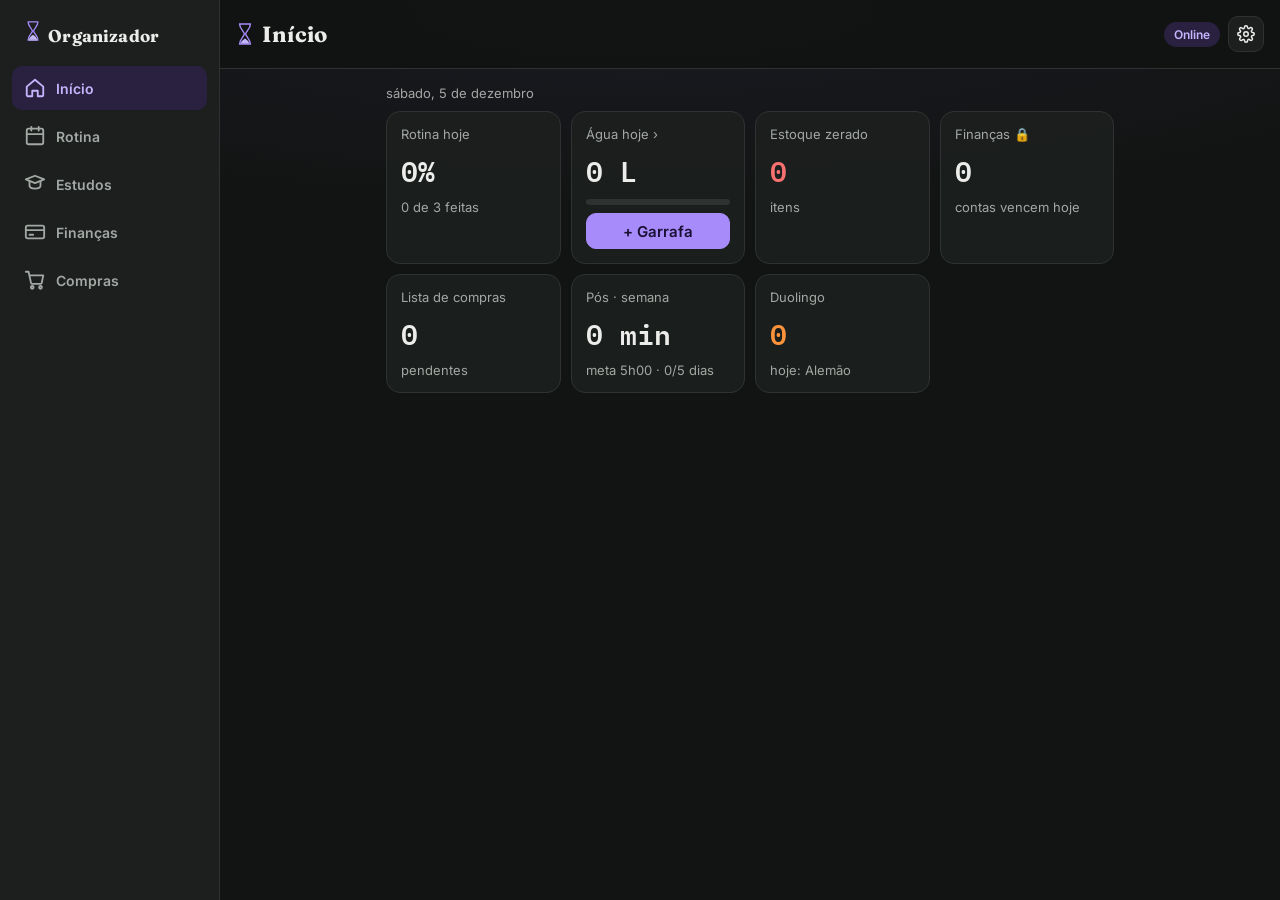
==== commit 5dfa4a4a: "Add files via upload" ====
--- a/index.html
+++ b/index.html
@@ -3,7 +3,7 @@
 <head>
   <meta charset="utf-8">
   <meta name="viewport" content="width=device-width, initial-scale=1, viewport-fit=cover">
-  <meta name="theme-color" content="#070F1F">
+  <meta name="theme-color" content="#121413">
   <title>Organizador</title>
   <link rel="manifest" href="manifest.json">
   <link rel="icon" href="icones/icone-192.png">
--- a/css/estilo.css
+++ b/css/estilo.css
@@ -8,16 +8,16 @@
 @font-face { font-family: 'IBM Plex Mono'; src: url('../fontes/ibm-plex-mono-latin-600-normal.woff2') format('woff2'); font-weight: 600; font-display: swap; }
 /* Tema escuro. Cores centralizadas aqui para ajuste futuro. */
 :root {
-  --fundo: #070F1F; --superficie: #0D1A30; --borda: #1E3560;
-  --texto: #E9EEF8; --suave: #94A3BF; --acento: #D4AF37; --acento-texto: #1A1405;
-  --alerta: #F2B84B; --alerta-fundo: #2B2410; --perigo: #FF7D7D;
-  --zerado: #FF7D7D; --zerado-fundo: #2E1414; --zerado-borda: #6B2424; --roxo: #A78BFA; --roxo-fundo: #2A2140;
-  --azul: #4A7BD0; --azul-claro: #A9C3EE; --ouro-claro: #E8CF7A; --positivo: #3FD0A0; --cartao: #142544;
+  --fundo: #121413; --superficie: #1C1F1E; --borda: #2E3331;
+  --texto: #ECEDEA; --suave: #A3A8A4; --acento: #A78BFA; --acento-texto: #1A1033;
+  --alerta: #FBBF24; --alerta-fundo: #2B2410; --perigo: #F87171;
+  --zerado: #F87171; --zerado-fundo: #2E1414; --zerado-borda: #6B2424; --roxo: #60A5FA; --roxo-fundo: #16263D;
+  --azul: #7C5CE0; --azul-claro: #B9BFC9; --ouro-claro: #C4B5FD; --positivo: #34D399; --cartao: #252928;
   --f-titulo: 'Fraunces', Georgia, serif; --f-texto: 'Inter', system-ui, sans-serif; --f-num: 'IBM Plex Mono', ui-monospace, monospace;
   --raio: 12px; color-scheme: dark;
 }
 * { box-sizing: border-box; }
-body { margin: 0; background: radial-gradient(120% 40% at 50% 0%, #10224A 0%, var(--fundo) 60%) fixed, var(--fundo); color: var(--texto); font-family: var(--f-texto); font-size: 15px; }
+body { margin: 0; background: radial-gradient(120% 40% at 50% 0%, #1A1A22 0%, var(--fundo) 60%) fixed, var(--fundo); color: var(--texto); font-family: var(--f-texto); font-size: 15px; }
 button, input, select { font: inherit; color: inherit; }
 button { cursor: pointer; }
 h1, h2, p { margin: 0; }
@@ -38,7 +38,7 @@
   .menu { position: sticky; top: 0; height: 100vh; width: 220px; display: flex; flex-direction: column; gap: 4px; border-top: 0; border-right: 1px solid var(--borda); padding: 20px 12px; }
   .menu .marca { display: block; font-weight: 700; font-size: 17px; padding: 0 10px 16px; }
   .menu button { flex-direction: row; gap: 10px; font-size: 14px; padding: 10px 12px; border-radius: 10px; min-height: 44px; }
-  .menu button.ativo { background: #2B2412; }
+  .menu button.ativo { background: #2A2140; }
   .conteudo { flex: 1; padding-bottom: 0; min-width: 0; }
 }
 
@@ -49,7 +49,7 @@
 .alerta { color: var(--alerta); font-weight: 600; }
 .vazio { color: var(--suave); padding: 12px 0; }
 .dica { color: var(--suave); font-size: 12px; }
-.selo { font-size: 12px; font-weight: 600; padding: 5px 10px; border-radius: 99px; background: #2B2412; color: var(--acento); }
+.selo { font-size: 12px; font-weight: 600; padding: 5px 10px; border-radius: 99px; background: #2A2140; color: var(--acento); }
 .selo.off { background: var(--alerta-fundo); color: var(--alerta); }
 
 .linha { display: flex; align-items: center; gap: 8px; background: var(--superficie); border: 1px solid var(--borda); border-radius: var(--raio); padding: 8px 10px; min-height: 56px; text-align: left; width: 100%; }
@@ -57,18 +57,18 @@
 .linha.zerado .alerta, .cartao .alerta { color: var(--zerado); }
 .linha-info { flex: 1; min-width: 0; display: flex; flex-direction: column; gap: 2px; background: none; border: 0; padding: 4px 0; text-align: left; }
 .linha-info strong { overflow: hidden; text-overflow: ellipsis; white-space: nowrap; }
-.btn-qtd { width: 48px; height: 48px; border-radius: 10px; border: 1px solid var(--borda); background: #142544; font-size: 24px; touch-action: manipulation; user-select: none; -webkit-user-select: none; }
-.btn-qtd:active { background: #1B3058; }
+.btn-qtd { width: 48px; height: 48px; border-radius: 10px; border: 1px solid var(--borda); background: #252928; font-size: 24px; touch-action: manipulation; user-select: none; -webkit-user-select: none; }
+.btn-qtd:active { background: #303533; }
 .check { width: 30px; height: 30px; border-radius: 8px; border: 2px solid var(--acento); background: none; flex: none; }
 .qtd { width: 64px; height: 42px; border-radius: 10px; border: 1px solid var(--borda); background: var(--fundo); text-align: center; }
 .un { width: 28px; }
 .btn-x { width: 40px; height: 40px; border: 0; background: none; color: var(--suave); font-size: 22px; }
 
-.btn { height: 44px; padding: 0 14px; border-radius: 10px; border: 1px solid var(--borda); background: #142544; font-weight: 600; }
+.btn { height: 44px; padding: 0 14px; border-radius: 10px; border: 1px solid var(--borda); background: #252928; font-weight: 600; }
 .btn.primario { background: var(--acento); color: var(--acento-texto); border-color: var(--acento); }
 .btn.perigo { color: var(--perigo); }
 .btn.largo { height: 50px; width: 100%; margin-top: 6px; }
-.btn-tracejado { height: 50px; border-radius: var(--raio); border: 1px dashed #2A4170; background: none; font-weight: 600; }
+.btn-tracejado { height: 50px; border-radius: var(--raio); border: 1px dashed #4A504D; background: none; font-weight: 600; }
 
 .linha-form { display: flex; gap: 8px; flex-wrap: wrap; }
 .linha-form input { height: 44px; border-radius: 10px; border: 1px solid var(--borda); background: var(--superficie); padding: 0 10px; }
@@ -93,13 +93,13 @@
 .modal h2 { font-size: 17px; }
 @media (min-width: 600px) { .modal-fundo { align-items: center; } .modal { border-radius: 18px; } }
 
-.toast { position: fixed; left: 50%; transform: translateX(-50%); bottom: 92px; z-index: 30; background: #E9EEF8; color: #070F1F; padding: 12px 16px; border-radius: 12px; font-size: 14px; font-weight: 500; max-width: calc(100% - 32px); }
+.toast { position: fixed; left: 50%; transform: translateX(-50%); bottom: 92px; z-index: 30; background: #ECEDEA; color: #121413; padding: 12px 16px; border-radius: 12px; font-size: 14px; font-weight: 500; max-width: calc(100% - 32px); }
 @media (min-width: 900px) { .toast { bottom: 24px; } }
 
 /* ---------- Rotina ---------- */
 .abas-seg { display: grid; grid-auto-flow: column; grid-auto-columns: 1fr; gap: 4px; background: var(--superficie); border-radius: 10px; padding: 3px; }
 .abas-seg button { height: 38px; border: 0; border-radius: 8px; background: none; color: var(--suave); font-weight: 600; font-size: 14px; }
-.abas-seg button.ativo { background: #1E3560; color: var(--texto); }
+.abas-seg button.ativo { background: #2E3331; color: var(--texto); }
 .abas-seg.curto { width: 120px; }
 .abas-seg.curto button { height: 32px; }
 .nav-semana, .cab-mes { display: flex; align-items: center; gap: 6px; }
@@ -107,7 +107,7 @@
 .dia { display: flex; flex-direction: column; align-items: center; gap: 1px; padding: 6px 0; border-radius: 10px; border: 1px solid var(--borda); background: var(--superficie); }
 .dia small { font-size: 10px; color: var(--suave); }
 .dia b { font-size: 16px; }
-.dia.sel { border-color: var(--acento); background: #2B2412; }
+.dia.sel { border-color: var(--acento); background: #2A2140; }
 .dia.hoje b { color: var(--acento); }
 .dia.fut { opacity: .45; }
 .btn-mini { width: 32px; height: 44px; border: 0; background: none; color: var(--suave); font-size: 22px; flex: none; }
@@ -116,18 +116,18 @@
 .mini-cartao { background: var(--superficie); border: 1px solid var(--borda); border-radius: 12px; padding: 8px 10px; display: flex; flex-direction: column; }
 .mini-cartao small { font-size: 11px; color: var(--suave); }
 .mini-cartao b { font-size: 22px; }
-.linha.ok { border-color: #5A4A1A; }
-.btn-st { width: 44px; height: 44px; border-radius: 10px; border: 1px solid var(--borda); background: #142544; color: var(--suave); font-size: 18px; flex: none; }
-.btn-st.f.on { background: var(--acento); border-color: var(--acento); color: #1A1405; }
+.linha.ok { border-color: #4C3A80; }
+.btn-st { width: 44px; height: 44px; border-radius: 10px; border: 1px solid var(--borda); background: #252928; color: var(--suave); font-size: 18px; flex: none; }
+.btn-st.f.on { background: var(--acento); border-color: var(--acento); color: #1A1033; }
 .btn-st.n.on { background: var(--perigo); border-color: var(--perigo); color: #2A0A0A; }
 .selo-st { font-size: 12px; font-weight: 600; white-space: nowrap; }
-.selo-st.f { color: var(--acento); } .selo-st.n { color: var(--perigo); } .selo-st.p { color: var(--suave); } .selo-st.x { color: #5E6F8F; }
-.barra { display: block; position: relative; height: 6px; background: #1E3560; border-radius: 9px; overflow: visible; }
+.selo-st.f { color: var(--acento); } .selo-st.n { color: var(--perigo); } .selo-st.p { color: var(--suave); } .selo-st.x { color: #6B706C; }
+.barra { display: block; position: relative; height: 6px; background: #2E3331; border-radius: 9px; overflow: visible; }
 .barra i { display: block; height: 100%; background: var(--acento); border-radius: 9px; }
 .barra.grossa { height: 12px; }
 .barra.vermelha i { background: var(--perigo); }
 .barra.marcador em { position: absolute; top: -4px; width: 2px; height: 20px; background: var(--texto); }
-.cartao-vazio { display: flex; flex-direction: column; gap: 8px; padding: 14px; border: 1px dashed #2A4170; border-radius: 12px; }
+.cartao-vazio { display: flex; flex-direction: column; gap: 8px; padding: 14px; border: 1px dashed #4A504D; border-radius: 12px; }
 .entre { display: flex; align-items: center; justify-content: space-between; gap: 8px; }
 .centro { text-align: center; }
 .caixa { background: var(--superficie); border: 1px solid var(--borda); border-radius: 12px; padding: 12px; }
@@ -135,30 +135,30 @@
 .cal.cab { text-align: center; font-size: 11px; color: var(--suave); }
 .cel { height: 42px; border-radius: 8px; border: 2px solid transparent; font-weight: 600; font-size: 13px; color: var(--texto); }
 .cel.hoje { border-color: var(--acento); } .cel.sel { border-color: var(--texto); }
-.c4, .legenda i.c4 { background: #D4AF37; color: #1A1405; } .c3, .legenda i.c3 { background: #2F5DAA; }
+.c4, .legenda i.c4 { background: #A78BFA; color: #1A1033; } .c3, .legenda i.c3 { background: #5B3FA8; }
 .c2, .legenda i.c2 { background: #6B5310; } .c1, .legenda i.c1 { background: #7F1D1D; }
-.cel.sem, .legenda i.sem { background: #142544; color: var(--suave); } .cel.fut { background: var(--superficie); color: #5E6F8F; }
+.cel.sem, .legenda i.sem { background: #252928; color: var(--suave); } .cel.fut { background: var(--superficie); color: #6B706C; }
 .legenda { display: flex; flex-wrap: wrap; gap: 10px; font-size: 11px; color: var(--suave); }
 .legenda span { display: flex; align-items: center; gap: 4px; } .legenda i { width: 12px; height: 12px; border-radius: 3px; display: inline-block; }
 .item-hist, .item-agua { padding: 6px 0; border-top: 1px solid var(--borda); font-size: 14px; }
 .chips { display: flex; gap: 6px; flex-wrap: wrap; }
 .chip { height: 36px; padding: 0 14px; border-radius: 99px; border: 1px solid var(--borda); background: none; font-size: 13px; }
-.chip.ativo { border-color: var(--acento); background: #2B2412; }
+.chip.ativo { border-color: var(--acento); background: #2A2140; }
 .pilha-p { display: flex; flex-direction: column; gap: 4px; }
 .sub-falha { display: flex; align-items: center; gap: 8px; padding-left: 12px; font-size: 12px; color: var(--suave); }
 .sub-falha span:first-child { width: 80px; } .sub-falha span:last-child { width: 36px; text-align: right; }
 .grande { font-size: 32px; }
 .okt { color: var(--acento); }
 .recipientes { display: grid; grid-template-columns: repeat(auto-fill, minmax(100px, 1fr)); gap: 8px; }
-.recip { height: 64px; border-radius: 12px; border: 1px solid var(--borda); background: #142544; display: flex; flex-direction: column; align-items: center; justify-content: center; gap: 2px; touch-action: manipulation; user-select: none; -webkit-user-select: none; }
+.recip { height: 64px; border-radius: 12px; border: 1px solid var(--borda); background: #252928; display: flex; flex-direction: column; align-items: center; justify-content: center; gap: 2px; touch-action: manipulation; user-select: none; -webkit-user-select: none; }
 .recip small { color: var(--suave); } .recip.tracejado { border-style: dashed; background: none; }
 .grafico-agua { position: relative; display: flex; align-items: flex-end; gap: 2px; height: 100px; border-bottom: 1px solid var(--borda); }
-.grafico-agua i { flex: 1; background: #2A4170; border-radius: 2px 2px 0 0; min-height: 1px; }
+.grafico-agua i { flex: 1; background: #4A504D; border-radius: 2px 2px 0 0; min-height: 1px; }
 .grafico-agua i.ok { background: var(--acento); }
 .grafico-agua em { position: absolute; left: 0; right: 0; border-top: 1px dashed var(--suave); }
 .dias-alarme { display: flex; justify-content: space-between; }
-.dias-alarme button { width: 42px; height: 42px; border-radius: 50%; border: 1px solid #2A4170; background: none; color: var(--suave); font-weight: 700; }
-.dias-alarme button.on { background: var(--acento); border-color: var(--acento); color: #1A1405; }
+.dias-alarme button { width: 42px; height: 42px; border-radius: 50%; border: 1px solid #4A504D; background: none; color: var(--suave); font-weight: 700; }
+.dias-alarme button.on { background: var(--acento); border-color: var(--acento); color: #1A1033; }
 .horarios { display: flex; flex-wrap: wrap; gap: 6px; align-items: center; }
 .hora-item { display: flex; align-items: center; background: var(--fundo); border: 1px solid var(--borda); border-radius: 10px; padding-left: 8px; }
 .hora-item input { height: 40px; border: 0; background: none; color-scheme: dark; }
@@ -171,14 +171,14 @@
 /* ---------- v0.2.1 ---------- */
 .abas-seg.cinco button { font-size: 12.5px; padding: 0 2px; }
 .btn-st.o { font-size: 15px; font-weight: 700; }
-.btn-st.o.on { background: var(--roxo); border-color: var(--roxo); color: #1A1033; }
+.btn-st.o.on { background: var(--roxo); border-color: var(--roxo); color: #0B1A2E; }
 .selo-st.o { color: var(--acento); }
 .dia.viagem { border-color: var(--roxo); background: var(--roxo-fundo); }
 .dia.viagem.sel { outline: 2px solid var(--acento); }
-.cel.viagem, .legenda i.viagem { background: #6D4FC2; color: #fff; }
-.faixa-viagem { display: flex; align-items: center; justify-content: space-between; gap: 8px; padding: 10px 12px; border-radius: 12px; background: var(--roxo-fundo); border: 1px solid #4C3A80; color: #DDD3FF; font-size: 13px; }
-.btn-viagem { align-self: flex-start; height: 36px; font-size: 13px; color: #C4B5FD; }
-.viagem-linha { border-color: #4C3A80; }
+.cel.viagem, .legenda i.viagem { background: #2563EB; color: #fff; }
+.faixa-viagem { display: flex; align-items: center; justify-content: space-between; gap: 8px; padding: 10px 12px; border-radius: 12px; background: var(--roxo-fundo); border: 1px solid #1E4A80; color: #DBEAFE; font-size: 13px; }
+.btn-viagem { align-self: flex-start; height: 36px; font-size: 13px; color: #93C5FD; }
+.viagem-linha { border-color: #1E4A80; }
 .linha.tracejada { border-style: dashed; background: none; }
 .linha.apagada { opacity: .7; }
 .opcao { padding: 8px 0; border-top: 1px solid var(--borda); }
@@ -214,20 +214,20 @@
 .cab-uni { width: 100%; border: 0; background: none; padding: 12px; display: flex; flex-direction: column; gap: 6px; text-align: left; }
 .corpo-uni { border-top: 1px solid var(--borda); padding: 4px 12px 12px; display: flex; flex-direction: column; }
 .cab-sec { font-size: 12px; color: var(--suave); padding: 10px 0 4px; }
-.aula { display: flex; align-items: center; gap: 10px; border: 0; border-top: 1px solid #142544; background: none; padding: 9px 0; text-align: left; min-height: 44px; }
-.caixa-check { width: 24px; height: 24px; flex: none; border-radius: 7px; border: 2px solid #2A4170; display: flex; align-items: center; justify-content: center; font-size: 14px; font-weight: 700; }
-.caixa-check.on { background: var(--acento); border-color: var(--acento); color: #1A1405; }
+.aula { display: flex; align-items: center; gap: 10px; border: 0; border-top: 1px solid #252928; background: none; padding: 9px 0; text-align: left; min-height: 44px; }
+.caixa-check { width: 24px; height: 24px; flex: none; border-radius: 7px; border: 2px solid #4A504D; display: flex; align-items: center; justify-content: center; font-size: 14px; font-weight: 700; }
+.caixa-check.on { background: var(--acento); border-color: var(--acento); color: #1A1033; }
 .acoes-uni { display: flex; flex-wrap: wrap; gap: 6px; margin-top: 10px; }
 .acoes-uni .btn { height: 38px; font-size: 13px; }
 .btn-link { border: 0; background: none; color: var(--acento); font-size: 13px; text-decoration: underline; padding: 4px; }
 .btn-link.perigo { color: var(--perigo); }
-.btn.feito { border-color: var(--acento); background: #2B2412; color: var(--acento); }
+.btn.feito { border-color: var(--acento); background: #2A2140; color: var(--acento); }
 .centro-col { display: flex; flex-direction: column; align-items: center; gap: 2px; }
 .ofensiva { color: #FB923C; font-weight: 800; }
 .grande-2 { font-size: 48px; } .grande-3 { font-size: 22px; }
 .duo-hist { display: grid; grid-template-columns: repeat(14, 1fr); gap: 3px; }
-.duo-hist span { height: 28px; border-radius: 6px; display: flex; align-items: center; justify-content: center; font-size: 11px; font-weight: 700; background: #142544; color: #5E6F8F; }
-.duo-hist span.feito { background: #F2B84B; color: #2B2410; }
+.duo-hist span { height: 28px; border-radius: 6px; display: flex; align-items: center; justify-content: center; font-size: 11px; font-weight: 700; background: #252928; color: #6B706C; }
+.duo-hist span.feito { background: #FBBF24; color: #2B2410; }
 .duo-hist span.feito.x { background: #A78BFA; color: #1A1033; }
 .duo-hist span.hoje { outline: 2px solid var(--texto); }
 .grafico-rating { display: flex; align-items: flex-end; gap: 4px; height: 70px; border-bottom: 1px solid var(--borda); }
@@ -235,7 +235,7 @@
 
 .cartao.clicavel { cursor: pointer; }
 
-.cel.antes, .legenda i.antes { background: #0B1529; color: #5E6F8F; border: 1px dashed #2A4170; }
+.cel.antes, .legenda i.antes { background: #1F2221; color: #6B706C; border: 1px dashed #4A504D; }
 .alinhar-base { align-self: flex-end; }
 
 /* v0.4.3: janelas (modais) não podem ser arrastadas para o lado */
@@ -248,30 +248,30 @@
 /* ---------- Base visual v0.5.0: azul + dourado, atuária, ampulheta ---------- */
 .topo h1, .modal h2, .titulo-ed h2, .marca, .cab-mes b { font-family: var(--f-titulo); font-weight: 700; letter-spacing: .01em; }
 .topo h1 { font-size: 22px; display: flex; align-items: center; gap: 8px; }
-.topo { background: rgba(7, 15, 31, .92); backdrop-filter: blur(6px); }
+.topo { background: rgba(18, 20, 19, .92); backdrop-filter: blur(6px); }
 .rotulo { color: var(--suave); letter-spacing: .1em; }
 .cron, .num-g, .mini-cartao b, .cartao b, .grande, .grande-2, .grande-3, .ofensiva, .qtd, .num, .dia b, .cel { font-family: var(--f-num); }
 .btn.primario, .btn-st.f.on, .check-g, .caixa-check.on { background: var(--acento); border-color: var(--acento); color: var(--acento-texto); }
 .barra i { background: linear-gradient(90deg, var(--azul), var(--acento)); }
 .barra.vermelha i { background: var(--perigo); }
-.linha, .cartao, .mini-cartao, .caixa, .caixa-uni, .cartao-disc { background: rgba(13, 26, 48, .9); }
-.menu { background: #0A1428; }
+.linha, .cartao, .mini-cartao, .caixa, .caixa-uni, .cartao-disc { background: rgba(28, 31, 30, .92); }
+.menu { background: #1C1F1E; }
 .menu button.ativo { color: var(--ouro-claro); }
-@media (min-width: 900px) { .menu button.ativo { background: #1B2A4A; } }
-.selo { background: #13213F; color: var(--ouro-claro); }
-.toast { background: var(--ouro-claro); color: #1A1405; font-weight: 600; }
+@media (min-width: 900px) { .menu button.ativo { background: #2A2140; } }
+.selo { background: #2A2140; color: var(--ouro-claro); }
+.toast { background: var(--ouro-claro); color: #1A1033; font-weight: 600; }
 .btn-engr { width: 36px; height: 36px; border-radius: 10px; border: 1px solid var(--borda); background: var(--superficie); color: var(--texto); display: inline-flex; align-items: center; justify-content: center; padding: 0; }
 .btn-engr svg { width: 18px; height: 18px; fill: none; stroke: currentColor; stroke-width: 2; }
 .topo-acoes { display: flex; align-items: center; gap: 8px; }
 .marca-amp { width: 18px; height: 24px; flex: none; }
-.c4, .legenda i.c4 { color: #1A1405; }
+.c4, .legenda i.c4 { color: #1A1033; }
 
 /* ---------- Finanças (v0.5.0): carteira + painel atuarial + livro-razão ---------- */
 .pin-tela { display: flex; flex-direction: column; align-items: center; gap: 12px; padding: 24px 0; }
 .pin-amp svg { width: 64px; height: 88px; }
 .pin-titulo { font-family: var(--f-titulo); color: var(--ouro-claro); font-size: 24px; }
 .pin-pontos { display: flex; gap: 14px; }
-.pin-pontos i { width: 14px; height: 14px; border-radius: 50%; border: 2px solid #2A4170; }
+.pin-pontos i { width: 14px; height: 14px; border-radius: 50%; border: 2px solid #4A504D; }
 .pin-pontos i.on { background: var(--acento); border-color: var(--acento); }
 .pin-teclado { display: grid; grid-template-columns: repeat(3, 72px); gap: 12px; }
 .pin-teclado button { height: 64px; border-radius: 18px; border: 1px solid var(--borda); background: var(--superficie); font-family: var(--f-num); font-size: 24px; }
@@ -282,7 +282,7 @@
 .abas-fin { display: grid; grid-template-columns: repeat(4, 1fr); border-bottom: 1px solid var(--borda); }
 .abas-fin button { height: 42px; border: 0; background: none; color: var(--suave); font-size: 13px; font-weight: 600; border-bottom: 2px solid transparent; }
 .abas-fin button.ativo { color: var(--ouro-claro); border-bottom-color: var(--acento); }
-.fin-hero { display: flex; gap: 14px; align-items: center; background: rgba(13, 26, 48, .9); border: 1px solid var(--borda); border-radius: 18px; padding: 14px; }
+.fin-hero { display: flex; gap: 14px; align-items: center; background: rgba(28, 31, 30, .92); border: 1px solid var(--borda); border-radius: 18px; padding: 14px; }
 .amp-medidor { width: 74px; height: 104px; flex: none; }
 .rot { font-size: 11px; color: var(--suave); text-transform: uppercase; letter-spacing: .08em; }
 .saldo-g { font-family: var(--f-num); font-size: 28px; color: var(--ouro-claro); line-height: 1.15; }
@@ -290,10 +290,10 @@
 .num-p { font-size: 15px !important; }
 .pequeno { font-size: 13px; }
 .carteira { display: flex; gap: 10px; overflow-x: auto; padding-bottom: 6px; scroll-snap-type: x mandatory; }
-.cartao-conta { flex: none; width: 220px; min-height: 140px; border-radius: 18px; padding: 14px; display: flex; flex-direction: column; gap: 8px; box-shadow: 0 10px 24px rgba(0,0,0,.45); border: 1px solid rgba(232, 207, 122, .35); scroll-snap-align: start; text-align: left; }
-.cartao-conta.nova { background: none; border: 1px dashed #2A4170; color: var(--suave); align-items: center; justify-content: center; box-shadow: none; width: 120px; font-weight: 600; }
+.cartao-conta { flex: none; width: 220px; min-height: 140px; border-radius: 18px; padding: 14px; display: flex; flex-direction: column; gap: 8px; box-shadow: 0 10px 24px rgba(0,0,0,.45); border: 1px solid rgba(255,255,255,.08); scroll-snap-align: start; text-align: left; }
+.cartao-conta.nova { background: none; border: 1px dashed #4A504D; color: var(--suave); align-items: center; justify-content: center; box-shadow: none; width: 120px; font-weight: 600; }
 .etq { font-size: 10px; font-weight: 700; padding: 2px 7px; border-radius: 6px; background: rgba(0,0,0,.28); }
-.chip-ouro { width: 34px; height: 24px; border-radius: 5px; background: linear-gradient(135deg, #F3DC8C, #B8902A); }
+.chip-ouro { width: 34px; height: 24px; border-radius: 5px; background: linear-gradient(135deg, #DDD3FF, #6D4FC2); }
 .saldo-c { font-family: var(--f-num); font-size: 19px; }
 .rodape-c { font-size: 11px; opacity: .85; }
 .duas-moedas { display: grid; grid-template-columns: 1fr 1fr; gap: 6px; }
@@ -301,29 +301,29 @@
 .duas-moedas small { font-size: 10px; opacity: .8; } .duas-moedas b { font-family: var(--f-num); font-size: 14px; }
 .razao { display: flex; flex-direction: column; }
 .razao-cab { font-size: 11px; letter-spacing: .1em; text-transform: uppercase; color: var(--suave); padding-bottom: 6px; border-bottom: 1px solid var(--acento); }
-.razao-linha { display: flex; align-items: center; gap: 8px; padding: 9px 0; border-bottom: 1px solid #142544; font-size: 14px; }
+.razao-linha { display: flex; align-items: center; gap: 8px; padding: 9px 0; border-bottom: 1px solid #252928; font-size: 14px; }
 .dia-r { font-size: 12px; color: var(--suave); width: 22px; }
-.pontilhado { flex: 1; border-bottom: 1px dotted #2A4170; transform: translateY(-4px); min-width: 12px; }
+.pontilhado { flex: 1; border-bottom: 1px dotted #4A504D; transform: translateY(-4px); min-width: 12px; }
 .btn-razao { height: 30px; padding: 0 10px; border-radius: 8px; border: 1px solid var(--borda); background: var(--cartao); font-size: 12px; font-weight: 600; }
 .ok-razao { color: var(--positivo); font-weight: 700; width: 30px; text-align: center; }
 .fab { position: fixed; right: 18px; bottom: 92px; width: 56px; height: 56px; border-radius: 18px; border: 0; background: var(--acento); color: var(--acento-texto); font-size: 28px; font-weight: 700; box-shadow: 0 8px 24px rgba(0,0,0,.5); z-index: 8; }
 @media (min-width: 900px) { .fab { bottom: 28px; right: 28px; } }
 .dia-razao { font-family: var(--f-titulo); font-style: italic; font-size: 14px; color: var(--ouro-claro); padding: 10px 0 4px; border-bottom: 1px solid var(--borda); }
-.lanc { display: flex; align-items: center; gap: 10px; padding: 10px 0; border: 0; border-bottom: 1px solid #142544; background: none; text-align: left; width: 100%; }
+.lanc { display: flex; align-items: center; gap: 10px; padding: 10px 0; border: 0; border-bottom: 1px solid #252928; background: none; text-align: left; width: 100%; }
 .ponto-cat { width: 10px; height: 10px; border-radius: 3px; flex: none; }
-.pizza-caixa { display: flex; gap: 14px; align-items: center; background: rgba(13, 26, 48, .9); border: 1px solid var(--borda); border-radius: 18px; padding: 14px; flex-wrap: wrap; }
+.pizza-caixa { display: flex; gap: 14px; align-items: center; background: rgba(28, 31, 30, .92); border: 1px solid var(--borda); border-radius: 18px; padding: 14px; flex-wrap: wrap; }
 .pizza { width: 140px; height: 140px; flex: none; }
 .pizza-rot { fill: var(--suave); font-size: 10px; font-family: var(--f-texto); }
 .pizza-val { fill: var(--ouro-claro); font-size: 13px; font-family: var(--f-num); font-weight: 600; }
 .pizza-leg { flex: 1; min-width: 150px; display: flex; flex-direction: column; gap: 6px; font-size: 12px; }
 .pizza-leg span { display: flex; align-items: center; gap: 6px; } .pizza-leg i { width: 10px; height: 10px; border-radius: 3px; flex: none; }
-.cat-linha { display: flex; flex-direction: column; gap: 5px; padding-bottom: 10px; border-bottom: 1px solid #142544; }
+.cat-linha { display: flex; flex-direction: column; gap: 5px; padding-bottom: 10px; border-bottom: 1px solid #252928; }
 .cat-nome { display: flex; align-items: center; gap: 8px; } .cat-nome i { width: 10px; height: 10px; border-radius: 3px; flex: none; }
-.barra-sub { display: flex; height: 8px; border-radius: 9px; overflow: hidden; background: #142544; }
+.barra-sub { display: flex; height: 8px; border-radius: 9px; overflow: hidden; background: #252928; }
 .barra-sub i { display: block; height: 8px; }
-.cartao-meta { border: 1px solid var(--acento); border-radius: 18px; padding: 14px 16px; background: linear-gradient(135deg, #1A2E55, #0D1A30); display: flex; flex-direction: column; gap: 8px; }
+.cartao-meta { border: 1px solid var(--acento); border-radius: 18px; padding: 14px 16px; background: linear-gradient(135deg, #2A2140, #1C1F1E); display: flex; flex-direction: column; gap: 8px; }
 .etq-ouro { font-size: 11px; color: var(--ouro-claro); border: 1px solid var(--acento); border-radius: 99px; padding: 3px 9px; background: none; }
-.invest-futuro { border: 1px dashed #2A4170; border-radius: 18px; padding: 16px; font-size: 13px; color: var(--suave); }
+.invest-futuro { border: 1px dashed #4A504D; border-radius: 18px; padding: 16px; font-size: 13px; color: var(--suave); }
 .valor-g { font-family: var(--f-num); font-size: 24px !important; color: var(--ouro-claro) !important; height: 52px !important; }
 .valor-conv { font-size: 18px; color: var(--ouro-claro); padding-top: 10px; }
 .chip-cat { height: 32px; padding: 0 10px; border-radius: 99px; border: 1px solid var(--borda); background: var(--cartao); font-size: 12px; font-weight: 600; }
@@ -332,6 +332,6 @@
 .estilos button.on { border-color: var(--texto); }
 .mini-cartao-cor { width: 34px; height: 24px; border-radius: 6px; flex: none; }
 .btn-sem { border: 0; background: none; padding: 0; text-align: left; flex-wrap: wrap; }
-.lembrete-conta { text-decoration: none; color: inherit; border-color: #5A4A1A; }
-.fin .chip.ativo { border-color: var(--acento); background: #2B2412; }
+.lembrete-conta { text-decoration: none; color: inherit; border-color: #4C3A80; }
+.fin .chip.ativo { border-color: var(--acento); background: #2A2140; }
 .aviso-inicio { font-size: 12px; color: var(--alerta); background: #2B2410; border: 1px solid #5C4A16; border-radius: 10px; padding: 8px 10px; }
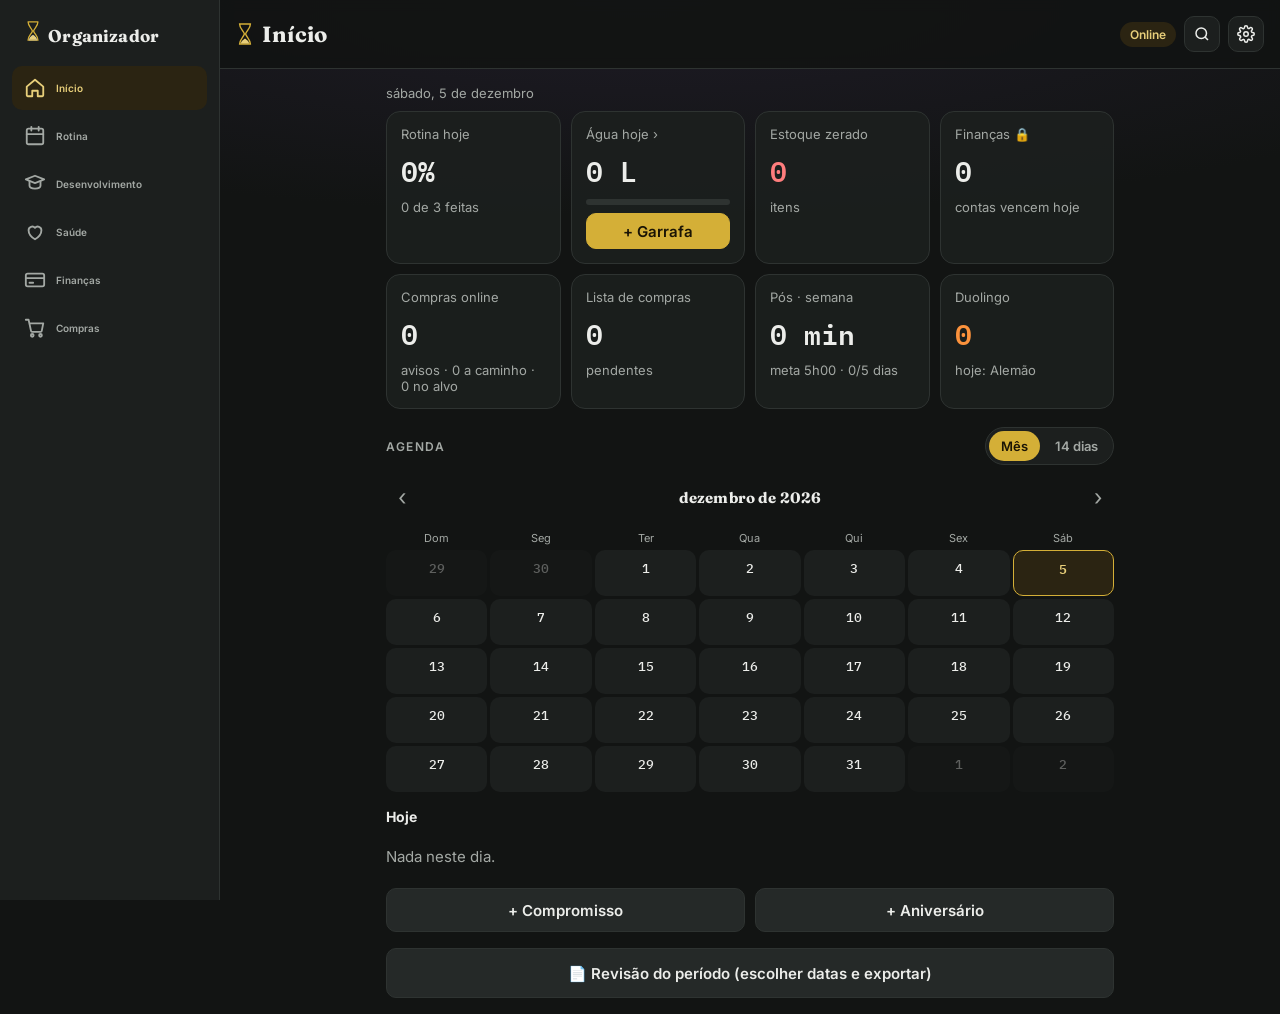
==== commit 8b98b3d9: "Add files via upload" ====
--- a/index.html
+++ b/index.html
@@ -19,7 +19,7 @@
       if (el && !document.querySelector('.casca')) el.innerHTML = '<div style="padding:24px;font-family:system-ui;max-width:560px">' +
         '<h2>Não foi possível abrir o app</h2><p>' + msg + '</p><p>Confira se as pastas <b>css, js, lib e icones</b> estão no GitHub e recarregue.</p></div>';
     }
-    window.addEventListener('error', function (e) { if (e.target && e.target.src) falhaCarga('Arquivo não encontrado: ' + e.target.src); else falhaCarga(e.message || 'Erro desconhecido'); }, true);
+    window.addEventListener('error', function (e) { if (e.target && e.target.src) falhaCarga('Arquivo não encontrado: ' + e.target.src + (/app\.js$/.test(e.target.src) ? ' (ou algum arquivo que ele usa)' : '')); else falhaCarga(e.message || 'Erro desconhecido'); }, true);
     window.addEventListener('unhandledrejection', function (e) { falhaCarga(String(e.reason && e.reason.message || e.reason)); });
   </script>
   <script type="module" src="js/app.js"></script>
--- a/css/estilo.css
+++ b/css/estilo.css
@@ -9,15 +9,15 @@
 /* Tema escuro. Cores centralizadas aqui para ajuste futuro. */
 :root {
   --fundo: #121413; --superficie: #1C1F1E; --borda: #2E3331;
-  --texto: #ECEDEA; --suave: #A3A8A4; --acento: #A78BFA; --acento-texto: #1A1033;
-  --alerta: #FBBF24; --alerta-fundo: #2B2410; --perigo: #F87171;
-  --zerado: #F87171; --zerado-fundo: #2E1414; --zerado-borda: #6B2424; --roxo: #60A5FA; --roxo-fundo: #16263D;
-  --azul: #7C5CE0; --azul-claro: #B9BFC9; --ouro-claro: #C4B5FD; --positivo: #34D399; --cartao: #252928;
+  --texto: #ECEDEA; --suave: #A3A8A4; --acento: #D4AF37; --acento-texto: #1A1405;
+  --alerta: #F2B84B; --alerta-fundo: #2B2410; --perigo: #FF7D7D;
+  --zerado: #FF7D7D; --zerado-fundo: #2E1414; --zerado-borda: #6B2424; --roxo: #2DD4BF; --roxo-fundo: #0F2A27;
+  --azul: #A78BFA; --azul-claro: #C4B5FD; --ouro-claro: #E8CF7A; --positivo: #3FD0A0; --cartao: #252928;
   --f-titulo: 'Fraunces', Georgia, serif; --f-texto: 'Inter', system-ui, sans-serif; --f-num: 'IBM Plex Mono', ui-monospace, monospace;
   --raio: 12px; color-scheme: dark;
 }
 * { box-sizing: border-box; }
-body { margin: 0; background: radial-gradient(120% 40% at 50% 0%, #1A1A22 0%, var(--fundo) 60%) fixed, var(--fundo); color: var(--texto); font-family: var(--f-texto); font-size: 15px; }
+body { margin: 0; background: radial-gradient(120% 40% at 50% 0%, #1E1B26 0%, var(--fundo) 60%) fixed, var(--fundo); color: var(--texto); font-family: var(--f-texto); font-size: 15px; }
 button, input, select { font: inherit; color: inherit; }
 button { cursor: pointer; }
 h1, h2, p { margin: 0; }
@@ -28,17 +28,17 @@
 .topo { position: sticky; top: 0; z-index: 5; display: flex; align-items: center; justify-content: space-between; padding: 16px; background: var(--fundo); border-bottom: 1px solid var(--borda); }
 .topo h1 { font-size: 20px; }
 main { padding: 16px; max-width: 760px; margin: 0 auto; }
-.menu { position: fixed; bottom: 0; left: 0; right: 0; z-index: 10; display: grid; grid-template-columns: repeat(5, 1fr); background: var(--superficie); border-top: 1px solid var(--borda); padding: 4px 4px calc(6px + env(safe-area-inset-bottom)); }
+.menu { position: fixed; bottom: 0; left: 0; right: 0; z-index: 10; display: grid; grid-template-columns: repeat(6, 1fr); background: var(--superficie); border-top: 1px solid var(--borda); padding: 4px 4px calc(6px + env(safe-area-inset-bottom)); }
 .menu .marca { display: none; }
 .menu button { background: none; border: 0; display: flex; flex-direction: column; align-items: center; gap: 2px; padding: 8px 0; font-size: 11px; font-weight: 600; color: var(--suave); min-height: 52px; }
 .menu button.ativo { color: var(--acento); }
 .menu svg { width: 22px; height: 22px; fill: none; stroke: currentColor; stroke-width: 2; stroke-linecap: round; stroke-linejoin: round; }
 @media (min-width: 900px) {
   .casca { display: flex; }
-  .menu { position: sticky; top: 0; height: 100vh; width: 220px; display: flex; flex-direction: column; gap: 4px; border-top: 0; border-right: 1px solid var(--borda); padding: 20px 12px; }
+  .menu { position: sticky; top: 0; align-self: flex-start; height: 100vh; flex: none; width: 220px; display: flex; flex-direction: column; gap: 4px; border-top: 0; border-right: 1px solid var(--borda); padding: 20px 12px; }
   .menu .marca { display: block; font-weight: 700; font-size: 17px; padding: 0 10px 16px; }
   .menu button { flex-direction: row; gap: 10px; font-size: 14px; padding: 10px 12px; border-radius: 10px; min-height: 44px; }
-  .menu button.ativo { background: #2A2140; }
+  .menu button.ativo { background: #2B2412; }
   .conteudo { flex: 1; padding-bottom: 0; min-width: 0; }
 }
 
@@ -49,7 +49,7 @@
 .alerta { color: var(--alerta); font-weight: 600; }
 .vazio { color: var(--suave); padding: 12px 0; }
 .dica { color: var(--suave); font-size: 12px; }
-.selo { font-size: 12px; font-weight: 600; padding: 5px 10px; border-radius: 99px; background: #2A2140; color: var(--acento); }
+.selo { font-size: 12px; font-weight: 600; padding: 5px 10px; border-radius: 99px; background: #2B2412; color: var(--acento); }
 .selo.off { background: var(--alerta-fundo); color: var(--alerta); }
 
 .linha { display: flex; align-items: center; gap: 8px; background: var(--superficie); border: 1px solid var(--borda); border-radius: var(--raio); padding: 8px 10px; min-height: 56px; text-align: left; width: 100%; }
@@ -107,7 +107,7 @@
 .dia { display: flex; flex-direction: column; align-items: center; gap: 1px; padding: 6px 0; border-radius: 10px; border: 1px solid var(--borda); background: var(--superficie); }
 .dia small { font-size: 10px; color: var(--suave); }
 .dia b { font-size: 16px; }
-.dia.sel { border-color: var(--acento); background: #2A2140; }
+.dia.sel { border-color: var(--acento); background: #2B2412; }
 .dia.hoje b { color: var(--acento); }
 .dia.fut { opacity: .45; }
 .btn-mini { width: 32px; height: 44px; border: 0; background: none; color: var(--suave); font-size: 22px; flex: none; }
@@ -116,9 +116,9 @@
 .mini-cartao { background: var(--superficie); border: 1px solid var(--borda); border-radius: 12px; padding: 8px 10px; display: flex; flex-direction: column; }
 .mini-cartao small { font-size: 11px; color: var(--suave); }
 .mini-cartao b { font-size: 22px; }
-.linha.ok { border-color: #4C3A80; }
+.linha.ok { border-color: #5A4A1A; }
 .btn-st { width: 44px; height: 44px; border-radius: 10px; border: 1px solid var(--borda); background: #252928; color: var(--suave); font-size: 18px; flex: none; }
-.btn-st.f.on { background: var(--acento); border-color: var(--acento); color: #1A1033; }
+.btn-st.f.on { background: var(--acento); border-color: var(--acento); color: #1A1405; }
 .btn-st.n.on { background: var(--perigo); border-color: var(--perigo); color: #2A0A0A; }
 .selo-st { font-size: 12px; font-weight: 600; white-space: nowrap; }
 .selo-st.f { color: var(--acento); } .selo-st.n { color: var(--perigo); } .selo-st.p { color: var(--suave); } .selo-st.x { color: #6B706C; }
@@ -135,7 +135,7 @@
 .cal.cab { text-align: center; font-size: 11px; color: var(--suave); }
 .cel { height: 42px; border-radius: 8px; border: 2px solid transparent; font-weight: 600; font-size: 13px; color: var(--texto); }
 .cel.hoje { border-color: var(--acento); } .cel.sel { border-color: var(--texto); }
-.c4, .legenda i.c4 { background: #A78BFA; color: #1A1033; } .c3, .legenda i.c3 { background: #5B3FA8; }
+.c4, .legenda i.c4 { background: #D4AF37; color: #1A1405; } .c3, .legenda i.c3 { background: #6D4FC2; }
 .c2, .legenda i.c2 { background: #6B5310; } .c1, .legenda i.c1 { background: #7F1D1D; }
 .cel.sem, .legenda i.sem { background: #252928; color: var(--suave); } .cel.fut { background: var(--superficie); color: #6B706C; }
 .legenda { display: flex; flex-wrap: wrap; gap: 10px; font-size: 11px; color: var(--suave); }
@@ -143,7 +143,7 @@
 .item-hist, .item-agua { padding: 6px 0; border-top: 1px solid var(--borda); font-size: 14px; }
 .chips { display: flex; gap: 6px; flex-wrap: wrap; }
 .chip { height: 36px; padding: 0 14px; border-radius: 99px; border: 1px solid var(--borda); background: none; font-size: 13px; }
-.chip.ativo { border-color: var(--acento); background: #2A2140; }
+.chip.ativo { border-color: var(--acento); background: #2B2412; }
 .pilha-p { display: flex; flex-direction: column; gap: 4px; }
 .sub-falha { display: flex; align-items: center; gap: 8px; padding-left: 12px; font-size: 12px; color: var(--suave); }
 .sub-falha span:first-child { width: 80px; } .sub-falha span:last-child { width: 36px; text-align: right; }
@@ -158,7 +158,7 @@
 .grafico-agua em { position: absolute; left: 0; right: 0; border-top: 1px dashed var(--suave); }
 .dias-alarme { display: flex; justify-content: space-between; }
 .dias-alarme button { width: 42px; height: 42px; border-radius: 50%; border: 1px solid #4A504D; background: none; color: var(--suave); font-weight: 700; }
-.dias-alarme button.on { background: var(--acento); border-color: var(--acento); color: #1A1033; }
+.dias-alarme button.on { background: var(--acento); border-color: var(--acento); color: #1A1405; }
 .horarios { display: flex; flex-wrap: wrap; gap: 6px; align-items: center; }
 .hora-item { display: flex; align-items: center; background: var(--fundo); border: 1px solid var(--borda); border-radius: 10px; padding-left: 8px; }
 .hora-item input { height: 40px; border: 0; background: none; color-scheme: dark; }
@@ -171,14 +171,14 @@
 /* ---------- v0.2.1 ---------- */
 .abas-seg.cinco button { font-size: 12.5px; padding: 0 2px; }
 .btn-st.o { font-size: 15px; font-weight: 700; }
-.btn-st.o.on { background: var(--roxo); border-color: var(--roxo); color: #0B1A2E; }
+.btn-st.o.on { background: var(--roxo); border-color: var(--roxo); color: #06201C; }
 .selo-st.o { color: var(--acento); }
 .dia.viagem { border-color: var(--roxo); background: var(--roxo-fundo); }
 .dia.viagem.sel { outline: 2px solid var(--acento); }
-.cel.viagem, .legenda i.viagem { background: #2563EB; color: #fff; }
-.faixa-viagem { display: flex; align-items: center; justify-content: space-between; gap: 8px; padding: 10px 12px; border-radius: 12px; background: var(--roxo-fundo); border: 1px solid #1E4A80; color: #DBEAFE; font-size: 13px; }
-.btn-viagem { align-self: flex-start; height: 36px; font-size: 13px; color: #93C5FD; }
-.viagem-linha { border-color: #1E4A80; }
+.cel.viagem, .legenda i.viagem { background: #0F766E; color: #fff; }
+.faixa-viagem { display: flex; align-items: center; justify-content: space-between; gap: 8px; padding: 10px 12px; border-radius: 12px; background: var(--roxo-fundo); border: 1px solid #1F4D47; color: #CCFBF1; font-size: 13px; }
+.btn-viagem { align-self: flex-start; height: 36px; font-size: 13px; color: #5EEAD4; }
+.viagem-linha { border-color: #1F4D47; }
 .linha.tracejada { border-style: dashed; background: none; }
 .linha.apagada { opacity: .7; }
 .opcao { padding: 8px 0; border-top: 1px solid var(--borda); }
@@ -216,18 +216,18 @@
 .cab-sec { font-size: 12px; color: var(--suave); padding: 10px 0 4px; }
 .aula { display: flex; align-items: center; gap: 10px; border: 0; border-top: 1px solid #252928; background: none; padding: 9px 0; text-align: left; min-height: 44px; }
 .caixa-check { width: 24px; height: 24px; flex: none; border-radius: 7px; border: 2px solid #4A504D; display: flex; align-items: center; justify-content: center; font-size: 14px; font-weight: 700; }
-.caixa-check.on { background: var(--acento); border-color: var(--acento); color: #1A1033; }
+.caixa-check.on { background: var(--acento); border-color: var(--acento); color: #1A1405; }
 .acoes-uni { display: flex; flex-wrap: wrap; gap: 6px; margin-top: 10px; }
 .acoes-uni .btn { height: 38px; font-size: 13px; }
 .btn-link { border: 0; background: none; color: var(--acento); font-size: 13px; text-decoration: underline; padding: 4px; }
 .btn-link.perigo { color: var(--perigo); }
-.btn.feito { border-color: var(--acento); background: #2A2140; color: var(--acento); }
+.btn.feito { border-color: var(--acento); background: #2B2412; color: var(--acento); }
 .centro-col { display: flex; flex-direction: column; align-items: center; gap: 2px; }
 .ofensiva { color: #FB923C; font-weight: 800; }
 .grande-2 { font-size: 48px; } .grande-3 { font-size: 22px; }
 .duo-hist { display: grid; grid-template-columns: repeat(14, 1fr); gap: 3px; }
 .duo-hist span { height: 28px; border-radius: 6px; display: flex; align-items: center; justify-content: center; font-size: 11px; font-weight: 700; background: #252928; color: #6B706C; }
-.duo-hist span.feito { background: #FBBF24; color: #2B2410; }
+.duo-hist span.feito { background: #F2B84B; color: #2B2410; }
 .duo-hist span.feito.x { background: #A78BFA; color: #1A1033; }
 .duo-hist span.hoje { outline: 2px solid var(--texto); }
 .grafico-rating { display: flex; align-items: flex-end; gap: 4px; height: 70px; border-bottom: 1px solid var(--borda); }
@@ -243,7 +243,7 @@
 .grade-2 { grid-template-columns: repeat(2, minmax(0, 1fr)); }
 .campo { min-width: 0; }
 .campo input, .campo select, .campo .un-outra { width: 100%; min-width: 0; box-sizing: border-box; }
-html, body { overflow-x: hidden; }
+html, body { overflow-x: clip; } /* clip (não hidden): hidden quebra o menu lateral fixo no PC */
 
 /* ---------- Base visual v0.5.0: azul + dourado, atuária, ampulheta ---------- */
 .topo h1, .modal h2, .titulo-ed h2, .marca, .cab-mes b { font-family: var(--f-titulo); font-weight: 700; letter-spacing: .01em; }
@@ -257,14 +257,14 @@
 .linha, .cartao, .mini-cartao, .caixa, .caixa-uni, .cartao-disc { background: rgba(28, 31, 30, .92); }
 .menu { background: #1C1F1E; }
 .menu button.ativo { color: var(--ouro-claro); }
-@media (min-width: 900px) { .menu button.ativo { background: #2A2140; } }
-.selo { background: #2A2140; color: var(--ouro-claro); }
-.toast { background: var(--ouro-claro); color: #1A1033; font-weight: 600; }
+@media (min-width: 900px) { .menu button.ativo { background: #2B2412; } }
+.selo { background: #2B2412; color: var(--ouro-claro); }
+.toast { background: var(--ouro-claro); color: #1A1405; font-weight: 600; }
 .btn-engr { width: 36px; height: 36px; border-radius: 10px; border: 1px solid var(--borda); background: var(--superficie); color: var(--texto); display: inline-flex; align-items: center; justify-content: center; padding: 0; }
 .btn-engr svg { width: 18px; height: 18px; fill: none; stroke: currentColor; stroke-width: 2; }
 .topo-acoes { display: flex; align-items: center; gap: 8px; }
 .marca-amp { width: 18px; height: 24px; flex: none; }
-.c4, .legenda i.c4 { color: #1A1033; }
+.c4, .legenda i.c4 { color: #1A1405; }
 
 /* ---------- Finanças (v0.5.0): carteira + painel atuarial + livro-razão ---------- */
 .pin-tela { display: flex; flex-direction: column; align-items: center; gap: 12px; padding: 24px 0; }
@@ -290,10 +290,10 @@
 .num-p { font-size: 15px !important; }
 .pequeno { font-size: 13px; }
 .carteira { display: flex; gap: 10px; overflow-x: auto; padding-bottom: 6px; scroll-snap-type: x mandatory; }
-.cartao-conta { flex: none; width: 220px; min-height: 140px; border-radius: 18px; padding: 14px; display: flex; flex-direction: column; gap: 8px; box-shadow: 0 10px 24px rgba(0,0,0,.45); border: 1px solid rgba(255,255,255,.08); scroll-snap-align: start; text-align: left; }
+.cartao-conta { flex: none; width: 220px; min-height: 140px; border-radius: 18px; padding: 14px; display: flex; flex-direction: column; gap: 8px; box-shadow: 0 10px 24px rgba(0,0,0,.45); border: 1px solid rgba(232, 207, 122, .35); scroll-snap-align: start; text-align: left; }
 .cartao-conta.nova { background: none; border: 1px dashed #4A504D; color: var(--suave); align-items: center; justify-content: center; box-shadow: none; width: 120px; font-weight: 600; }
 .etq { font-size: 10px; font-weight: 700; padding: 2px 7px; border-radius: 6px; background: rgba(0,0,0,.28); }
-.chip-ouro { width: 34px; height: 24px; border-radius: 5px; background: linear-gradient(135deg, #DDD3FF, #6D4FC2); }
+.chip-ouro { width: 34px; height: 24px; border-radius: 5px; background: linear-gradient(135deg, #F3DC8C, #B8902A); }
 .saldo-c { font-family: var(--f-num); font-size: 19px; }
 .rodape-c { font-size: 11px; opacity: .85; }
 .duas-moedas { display: grid; grid-template-columns: 1fr 1fr; gap: 6px; }
@@ -332,6 +332,288 @@
 .estilos button.on { border-color: var(--texto); }
 .mini-cartao-cor { width: 34px; height: 24px; border-radius: 6px; flex: none; }
 .btn-sem { border: 0; background: none; padding: 0; text-align: left; flex-wrap: wrap; }
-.lembrete-conta { text-decoration: none; color: inherit; border-color: #4C3A80; }
-.fin .chip.ativo { border-color: var(--acento); background: #2A2140; }
+.lembrete-conta { text-decoration: none; color: inherit; border-color: #5A4A1A; }
+.fin .chip.ativo { border-color: var(--acento); background: #2B2412; }
 .aviso-inicio { font-size: 12px; color: var(--alerta); background: #2B2410; border: 1px solid #5C4A16; border-radius: 10px; padding: 8px 10px; }
+
+/* ---------- Compras › Online (v0.6) ---------- */
+.voltar { align-self: flex-start; background: none; border: 0; color: var(--ouro-claro); font-weight: 600; padding: 6px 0; min-height: 40px; }
+.caixa-linha { display: flex; align-items: center; gap: 8px; font-size: 14px; min-height: 40px; }
+.caixa-linha input { width: 20px; height: 20px; accent-color: var(--acento); }
+.btn.mini { height: 36px; padding: 0 12px; font-size: 13px; }
+.apagado { color: var(--suave) !important; }
+.pos { color: var(--positivo); } .neg { color: var(--perigo); } .roxo { color: var(--azul-claro); }
+.on-resumo { display: grid; grid-template-columns: repeat(4, minmax(0, 1fr)); gap: 6px; }
+.on-resumo button { background: var(--superficie); border: 1px solid var(--borda); border-radius: 12px; padding: 8px 6px; display: flex; flex-direction: column; align-items: flex-start; gap: 2px; text-align: left; }
+.on-resumo b { font-family: var(--f-num); font-size: 20px; color: #6B706C; } .on-resumo b.pos { color: var(--positivo); } .on-resumo b.roxo { color: var(--azul-claro); } .on-resumo b.neg { color: var(--perigo); } .on-resumo b.alerta { color: var(--alerta); }
+.on-resumo span { font-size: 11px; color: var(--suave); line-height: 1.2; }
+.on-economia { display: flex; justify-content: space-between; align-items: center; gap: 8px; background: #2B2412; border: 1px solid #5A4A1A; border-radius: 12px; padding: 10px 12px; font-size: 13px; }
+.on-economia b { color: var(--ouro-claro); font-size: 16px; }
+.on-aviso { display: flex; align-items: center; gap: 6px; border-radius: 12px; padding: 4px 4px 4px 12px; border: 1px solid var(--borda); background: var(--superficie); }
+.on-aviso.pos { border-color: #1F5A45; background: #10261F; } .on-aviso.neg { border-color: #6B2424; background: #2E1414; } .on-aviso.alerta { border-color: #5C4A16; background: #2B2410; } .on-aviso.roxo { border-color: #4C3A80; background: #2A2140; }
+.on-aviso-txt { flex: 1; background: none; border: 0; text-align: left; font-size: 13px; font-weight: 600; padding: 8px 0; color: var(--texto); }
+.on-topo { display: flex; justify-content: space-between; align-items: center; gap: 8px; }
+.on-card { background: var(--superficie); border: 1px solid var(--borda); border-radius: 14px; padding: 12px; display: flex; flex-direction: column; gap: 8px; text-align: left; width: 100%; }
+.on-card.atrasado { border-color: #6B2424; } .on-card.fechado { opacity: .7; }
+.on-linha { display: flex; align-items: center; gap: 10px; justify-content: space-between; width: 100%; }
+.on-meio { flex: 1; min-width: 0; display: flex; flex-direction: column; gap: 3px; }
+.on-meio strong, .on-nome { overflow: hidden; text-overflow: ellipsis; white-space: nowrap; font-size: 15px; min-width: 0; }
+.on-sub { display: flex; align-items: center; gap: 6px; flex-wrap: wrap; font-size: 12px; }
+.on-preco { display: flex; flex-direction: column; align-items: flex-end; gap: 2px; font-size: 12px; } .on-preco b { font-size: 16px; }
+.on-ini { flex: none; width: 44px; height: 44px; border-radius: 12px; display: flex; align-items: center; justify-content: center; font-family: var(--f-titulo); font-weight: 700; font-size: 19px; text-transform: uppercase; }
+.on-ini.g { width: 56px; height: 56px; font-size: 24px; }
+.on-loja { font-size: 11px; font-weight: 600; padding: 2px 8px; border-radius: 6px; }
+.lj-ml { background: #33300F; color: #EBD872; } .lj-amz { background: #3A2614; color: #F2A65A; } .lj-shp { background: #3A1A16; color: #F28B78; } .lj-out { background: var(--cartao); color: var(--suave); }
+.on-spark { width: 150px; height: 34px; flex: none; }
+.on-spark .alvo, .on-big .alvo { stroke: #5A4A1A; stroke-dasharray: 3 3; } .on-big .alvo { stroke: var(--acento); stroke-dasharray: 4 4; opacity: .7; }
+.on-spark .ln, .on-big .ln { fill: none; stroke: var(--azul); stroke-width: 2; } .on-big .ln { stroke-width: 2.5; }
+.on-spark .pt, .on-big .pt { fill: var(--ouro-claro); } .on-big .ar { fill: #2A2140; opacity: .7; }
+.on-selos { display: flex; gap: 4px; flex-wrap: wrap; justify-content: flex-end; flex: 1; } .on-selos.esq, .esq { justify-content: flex-start; align-self: flex-start; }
+.on-selo { font-size: 11px; font-weight: 700; padding: 3px 8px; border-radius: 99px; }
+.on-selo.pos { background: #10261F; color: var(--positivo); } .on-selo.neg { background: #2E1414; color: var(--perigo); } .on-selo.roxo { background: #2A2140; color: var(--azul-claro); } .on-selo.cinza { background: var(--cartao); color: var(--suave); }
+.on-passos { display: flex; gap: 4px; } .on-passos i { flex: 1; height: 4px; border-radius: 2px; background: var(--borda); } .on-passos i.on { background: var(--acento); } .on-passos i.neg { background: var(--perigo); }
+.on-info { font-size: 12px; color: var(--suave); } .on-info.neg { color: var(--perigo); } .on-info.alerta { color: var(--alerta); }
+.on-titulo { font-family: var(--f-titulo); font-size: 20px; }
+.on-grafico { background: var(--superficie); border: 1px solid var(--borda); border-radius: 16px; padding: 14px; display: flex; flex-direction: column; gap: 10px; }
+.on-grande { display: block; font-size: 28px; color: var(--ouro-claro); }
+.on-big { width: 100%; height: auto; }
+.on-stats, .on-infos { display: grid; grid-template-columns: repeat(3, minmax(0, 1fr)); gap: 6px; } .on-infos { grid-template-columns: 1fr 1fr; }
+.on-stats div, .on-infos div { background: var(--cartao); border-radius: 10px; padding: 8px 10px; display: flex; flex-direction: column; gap: 2px; font-size: 14px; }
+.on-infos div { background: var(--superficie); border: 1px solid var(--borda); }
+.on-stats span, .on-infos span { font-size: 11px; color: var(--suave); }
+.on-regs { display: flex; flex-direction: column; border: 1px solid var(--borda); border-radius: 12px; overflow: hidden; }
+.on-regs > div { display: flex; align-items: center; gap: 8px; padding: 4px 4px 4px 12px; min-height: 40px; border-bottom: 1px solid var(--borda); font-size: 13px; }
+.on-regs > div:last-child { border-bottom: 0; } .on-regs b { margin-left: auto; }
+.on-etapas { background: var(--superficie); border: 1px solid var(--borda); border-radius: 16px; padding: 10px 14px; display: flex; flex-direction: column; }
+.on-etapa { display: flex; align-items: center; gap: 10px; min-height: 36px; font-size: 14px; color: #6B706C; }
+.on-etapa .suave { margin-left: auto; font-size: 12px; }
+.on-etapa .bola { width: 14px; height: 14px; border-radius: 50%; border: 2px solid #4A504D; flex: none; }
+.on-etapa.feito, .on-etapa.atual { color: var(--texto); font-weight: 600; } .on-etapa.feito .bola { background: var(--acento); border-color: var(--acento); }
+.on-etapa.atual .bola { background: var(--ouro-claro); border-color: var(--ouro-claro); box-shadow: 0 0 0 4px #2B2412; }
+.on-etapa.neg .bola { background: var(--perigo); border-color: var(--perigo); box-shadow: 0 0 0 4px #2E1414; }
+.on-rastreio { display: flex; align-items: center; gap: 8px; flex-wrap: wrap; background: var(--superficie); border: 1px solid var(--borda); border-radius: 12px; padding: 8px 12px; }
+.on-rastreio b { flex: 1; font-size: 13px; }
+.on-status { display: flex; flex-direction: column; gap: 8px; font-size: 14px; background: var(--fundo); border: 1px solid var(--borda); border-radius: 12px; padding: 10px; }
+.on-economia b { white-space: nowrap; }
+.on-grande.pos { color: var(--positivo); }
+.on-meio strong.on-titulo { font-size: 20px; white-space: normal; }
+.on-filtros { flex-wrap: nowrap; overflow-x: auto; scrollbar-width: none; }
+.on-filtros .chip { flex: none; height: 32px; font-size: 12px; }
+/* Lista de compras: preços */
+.total-lista { display: flex; justify-content: space-between; align-items: center; background: #2B2412; border: 1px solid #5A4A1A; border-radius: 12px; padding: 10px 12px; font-size: 14px; }
+.total-lista b { color: var(--ouro-claro); font-size: 18px; white-space: nowrap; } .total-lista small { color: var(--suave); }
+.preco-linha b { color: var(--texto); font-weight: 600; }
+.btn-arquivo { display: flex; align-items: center; justify-content: center; position: relative; overflow: hidden; }
+.btn-arquivo input { position: absolute; inset: 0; opacity: 0; cursor: pointer; }
+.aviso-backup { text-align: left; font-size: 13px; font-weight: 600; color: var(--alerta); background: #2B2410; border: 1px solid #5C4A16; border-radius: 12px; padding: 10px 12px; min-height: 44px; }
+.ritmo-agua { display: flex; flex-direction: column; gap: 4px; font-size: 13px; border-radius: 12px; padding: 10px 12px; border: 1px solid var(--borda); background: var(--superficie); }
+.ritmo-agua > b { font-size: 15px; }
+.ritmo-agua.acima { border-color: #1F5A45; } .ritmo-agua.acima > b { color: var(--positivo); }
+.ritmo-agua.abaixo { border-color: #5C4A16; background: #2B2410; } .ritmo-agua.abaixo > b { color: var(--alerta); }
+.ritmo-agua.ritmo > b { color: var(--azul-claro); }
+.prev-curta { color: var(--alerta); font-weight: 600; }
+.acabando { border-color: #5C4A16; } .acabando .rotulo { margin: 0; color: var(--alerta); }
+/* Busca geral */
+.busca-fundo { position: fixed; inset: 0; z-index: 30; background: rgba(0,0,0,.6); display: flex; justify-content: center; }
+.busca { width: 100%; max-width: 760px; height: 100%; overflow-y: auto; background: var(--fundo); padding: 12px 16px 24px; display: flex; flex-direction: column; gap: 10px; }
+.busca-topo { display: flex; gap: 8px; position: sticky; top: -12px; background: var(--fundo); padding: 12px 0 6px; z-index: 1; }
+.busca-topo input { flex: 1; min-width: 0; height: 46px; border-radius: 12px; border: 1px solid var(--acento); background: var(--superficie); padding: 0 12px; font-size: 15px; color: var(--texto); }
+.busca-item { flex-direction: column; align-items: flex-start; gap: 2px; min-height: 52px; }
+.busca-item strong { overflow: hidden; text-overflow: ellipsis; white-space: nowrap; max-width: 100%; }
+.abas-fin { display: flex; overflow-x: auto; scrollbar-width: none; }
+.abas-fin button { flex: 1 0 auto; padding: 0 10px; }
+.assin .assin-valor { display: flex; flex-direction: column; align-items: flex-end; gap: 1px; }
+.assin.aviso { border-color: #5C4A16; }
+/* Metas e Leituras */
+.meta-p .meta-est { font-size: 12px; font-weight: 700; color: var(--suave); }
+.meta-p.concluida { border-color: #1F5A45; } .meta-p.concluida .meta-est { color: var(--positivo); }
+.meta-p.atrasada .meta-est { color: var(--alerta); } .meta-p.ritmo .meta-est { color: var(--azul-claro); }
+.leit-status { overflow-x: auto; scrollbar-width: none; align-self: stretch; } .leit-status button { flex: 1 0 auto; } .leit-status small { opacity: .7; }
+.estrelas { color: var(--acento); letter-spacing: 1px; white-space: nowrap; } .estrelas i { font-style: normal; color: #4A504D; }
+.estrelas-ed { display: flex; gap: 4px; } .estrelas-ed button { width: 44px; height: 44px; font-size: 26px; border: 0; background: none; color: #4A504D; } .estrelas-ed button.on { color: var(--acento); }
+.leit-coment { margin: 0; font-size: 13px; font-style: italic; color: var(--texto); opacity: .85; }
+.campo textarea { border-radius: 10px; border: 1px solid var(--borda); background: var(--fundo); padding: 8px 10px; color: var(--texto); font: inherit; font-size: 15px; resize: vertical; }
+/* Agenda */
+.agenda { margin-top: 8px; } .sem-margem { margin: 0; }
+.ag-grade { display: grid; grid-template-columns: repeat(7, minmax(0, 1fr)); gap: 3px; }
+.ag-sem { font-size: 11px; color: var(--suave); text-align: center; padding: 2px 0; }
+.ag-dia { min-height: 46px; border-radius: 10px; border: 1px solid transparent; background: var(--superficie); display: flex; flex-direction: column; align-items: center; justify-content: center; gap: 3px; padding: 3px 0; }
+.ag-dia b { font-family: var(--f-num); font-size: 13px; font-weight: 500; }
+.ag-dia.fora { opacity: .35; } .ag-dia.hoje b { color: var(--ouro-claro); font-weight: 700; } .ag-dia.sel { border-color: var(--acento); background: #2B2412; }
+.ag-pts { display: flex; gap: 2px; height: 6px; } .ag-pts i { width: 6px; height: 6px; border-radius: 50%; }
+.ag-comp, .ag-b-comp { --c: var(--acento); } .ag-aniv, .ag-b-aniv { --c: #F472B6; } .ag-fin, .ag-b-fin { --c: var(--perigo); } .ag-compras, .ag-b-compras { --c: var(--azul); }
+.ag-viagem, .ag-b-viagem { --c: #2DD4BF; } .ag-estudo, .ag-b-estudo { --c: #60A5FA; } .ag-b-rotina { --c: #6B706C; }
+.ag-pts i { background: var(--c); }
+.ag-tit { margin: 6px 0 0; font-size: 14px; font-weight: 700; } .ag-tit::first-letter { text-transform: uppercase; }
+.ag-item { display: flex; align-items: center; gap: 8px; background: var(--superficie); border: 1px solid var(--borda); border-left: 4px solid var(--c); border-radius: 10px; padding: 4px 6px; min-height: 48px; }
+.ag-item.feito strong { text-decoration: line-through; opacity: .6; }
+.ag-txt { flex: 1; min-width: 0; display: flex; align-items: baseline; gap: 6px; flex-wrap: wrap; background: none; border: 0; text-align: left; padding: 6px 2px; color: var(--texto); }
+.ag-hora { font-size: 12px; color: var(--suave); min-width: 0; } .ag-txt small { flex-basis: 100%; font-size: 12px; }
+.ag-check { width: 30px; height: 30px; flex: none; border-radius: 8px; border: 2px solid var(--c); background: none; color: #121413; font-weight: 800; }
+.ag-check.on { background: var(--c); }
+.ag-google, .ag-b-google { --c: #A3A8A4; }
+/* Relatório */
+.rel-cab h2 { font-family: var(--f-titulo); font-size: 20px; margin: 0; } .rel-cab { display: flex; flex-direction: column; gap: 2px; }
+.rel-cat { display: flex; flex-direction: column; gap: 4px; padding: 6px 0; border-bottom: 1px solid var(--borda); }
+.rel-cor { display: inline-block; width: 10px; height: 10px; border-radius: 3px; margin-right: 6px; vertical-align: middle; }
+.rel-cor.e, .rel-b i.e { background: var(--positivo); } .rel-cor.d, .rel-b i.d { background: var(--perigo); }
+.rel-subs { font-size: 11px; }
+.rel-tab { display: flex; flex-direction: column; border: 1px solid var(--borda); border-radius: 12px; overflow: hidden; }
+.rel-tab > div { display: flex; gap: 8px; align-items: baseline; padding: 8px 10px; border-bottom: 1px solid var(--borda); font-size: 13px; }
+.rel-tab > div:last-child { border-bottom: 0; } .rel-tab .cresce { flex: 1; min-width: 0; } .rel-th { font-size: 11px !important; color: var(--suave); }
+.rel-tab > div > span:not(.cresce), .rel-tab > div > b { min-width: 74px; text-align: right; }
+.rel-barras { display: flex; gap: 4px; align-items: flex-end; height: 120px; }
+.rel-mes { flex: 1; display: flex; flex-direction: column; align-items: center; gap: 2px; height: 100%; } .rel-mes small { font-size: 10px; color: var(--suave); }
+.rel-b { flex: 1; width: 100%; display: flex; gap: 2px; align-items: flex-end; } .rel-b i { flex: 1; border-radius: 3px 3px 0 0; min-height: 1px; }
+@media print {
+  .menu, .topo, .fab, .nao-imprimir, .toast, .btn-voltar { display: none !important; }
+  body { background: #fff !important; color: #111 !important; }
+  .conteudo { padding: 0 !important; } main { max-width: none; padding: 0; }
+  .relatorio, .relatorio *:not(.barra i):not(.rel-cor):not(.rel-b i) { color: #111 !important; border-color: #ccc !important; background-color: transparent !important; box-shadow: none !important; }
+  .relatorio .barra { background: #eee !important; } .relatorio .barra i, .relatorio .rel-cor, .relatorio .rel-b i { -webkit-print-color-adjust: exact; print-color-adjust: exact; }
+  .relatorio .pos { color: #0a7a52 !important; } .relatorio .neg { color: #b42318 !important; }
+  .relatorio .rel-cat, .relatorio .rel-tab > div { break-inside: avoid; }
+}
+.aviso-revisao { text-align: left; font-size: 13px; font-weight: 600; color: var(--ouro-claro); background: #2B2412; border: 1px solid #5A4A1A; border-radius: 12px; padding: 10px 12px; min-height: 44px; }
+.aviso-revisao.vista { color: var(--suave); background: var(--superficie); border-color: var(--borda); }
+.revisao p { margin: 0; } .revisao .mini-cartao small:last-child { font-size: 11px; }
+.rev-dia { display: flex; flex-direction: column; gap: 2px; padding: 6px 0; border-bottom: 1px solid var(--borda); } .rev-dia b { font-size: 13px; } .rev-dia b::first-letter { text-transform: uppercase; }
+.rel-tab > div > span:not(.cresce), .rel-tab > div > b { min-width: 64px; font-size: 12px; }
+@media print { .relatorio .rel-tab > div > span:not(.cresce), .relatorio .rel-tab > div > b { font-size: 11px; } }
+.ritmo-agua.meta { border-color: #1F5A45; background: #10261F; } .ritmo-agua.meta > b { color: var(--positivo); }
+.destaque-agua { color: var(--ouro-claro); font-weight: 700; }
+.menu .m-longo { display: none; }
+@media (min-width: 900px) { .menu .m-curto { display: none; } .menu .m-longo { display: inline; } }
+/* Finanças › Banco (Open Finance) */
+.bx-item { align-items: center; gap: 10px; min-height: 56px; text-align: left; }
+.bx-item .linha-info { min-width: 0; } .bx-item b { white-space: nowrap; }
+.bx-motivo { font-size: 12px; color: var(--azul-claro); }
+.bx-orig { background: var(--fundo); border: 1px solid var(--borda); border-radius: 10px; padding: 8px 10px; }
+.bx-ign { font-size: 13px; gap: 8px; }
+.bx-conta { border-top: 1px solid var(--borda); padding-top: 8px; }
+.bx-resumo { display: grid; grid-template-columns: repeat(2, minmax(0, 1fr)); gap: 6px; }
+.bx-resumo .mini-cartao small.suave { font-size: 10px; }
+.bx-sel { border-color: var(--acento); background: #2B2412; }
+.bx-int { opacity: .65; }
+.bx-check { width: 24px; height: 24px; flex: none; border-radius: 6px; border: 2px solid var(--acento); display: flex; align-items: center; justify-content: center; color: var(--acento); font-weight: 800; }
+/* Saúde › Sono */
+.sono-acao { display: flex; flex-direction: column; gap: 8px; background: var(--superficie); border: 1px solid var(--borda); border-radius: 14px; padding: 12px; }
+.sono-grande { font-size: 28px; color: var(--ouro-claro); }
+.sono-graf { position: relative; display: flex; gap: 3px; align-items: flex-end; height: 130px; padding-top: 6px; }
+.sono-col { flex: 1; height: 100%; display: flex; flex-direction: column; justify-content: flex-end; align-items: center; gap: 2px; }
+.sono-col small { font-size: 9px; color: var(--suave); }
+.sono-bar { width: 100%; border-radius: 4px 4px 0 0; background: #4C3A80; min-height: 1px; }
+.sono-bar.q1 { background: #4C3A80; } .sono-bar.q2 { background: #6D4FC2; } .sono-bar.q3 { background: var(--azul); } .sono-bar.q4 { background: var(--azul-claro); } .sono-bar.q5 { background: var(--ouro-claro); }
+.sono-meta { position: absolute; left: 0; right: 0; border-top: 2px dashed var(--acento); opacity: .7; margin-bottom: 14px; }
+.sono-ins { color: var(--texto); }
+.lembrete-comp { border-left: 4px solid var(--acento); }
+.menu button span { font-size: 10px; }
+/* seletor de categorias */
+.cp { display: flex; flex-direction: column; gap: 8px; }
+.cp-atual { padding: 10px 12px; border-radius: 12px; font-weight: 600; background: hsl(var(--h) 40% 18%); border: 1px solid hsl(var(--h) 60% 45%); color: hsl(var(--h) 80% 85%); }
+.cp-atual.vazio { background: var(--superficie-2, #252928); border-style: dashed; border-color: var(--borda); color: var(--suave); }
+.cp-atual small { display: block; font-weight: 400; opacity: .8; }
+.cp-busca { width: 100%; }
+.cp-grade { display: grid; grid-template-columns: repeat(auto-fill, minmax(96px, 1fr)); gap: 6px; }
+.cp-topo { position: relative; display: flex; flex-direction: column; align-items: center; gap: 2px; padding: 8px 4px; border-radius: 12px; cursor: pointer; background: hsl(var(--h) 35% 15%); border: 1px solid hsl(var(--h) 45% 28%); color: hsl(var(--h) 70% 82%); font: inherit; }
+.cp-topo.on { border-color: hsl(var(--h) 70% 55%); }
+.cp-topo.sel { background: hsl(var(--h) 55% 30%); border: 2px solid hsl(var(--h) 80% 65%); color: #fff; }
+.cp-emo { font-size: 22px; line-height: 1.1; }
+.cp-nome { font-size: 12px; text-align: center; line-height: 1.2; }
+.cp-n { position: absolute; top: 3px; right: 6px; font-size: 10px; opacity: .7; }
+.cp-novo { background: transparent; border: 1px dashed var(--borda); color: var(--acento); }
+.cp-subs { display: flex; flex-wrap: wrap; gap: 6px; padding: 8px; border-radius: 12px; background: hsl(var(--h, 220) 25% 12%); border: 1px solid hsl(var(--h, 220) 35% 24%); }
+.cp-rot { width: 100%; color: var(--suave); }
+.cp-sub { padding: 6px 10px; border-radius: 999px; cursor: pointer; font: inherit; font-size: 13px; background: hsl(var(--h, 220) 35% 18%); border: 1px solid hsl(var(--h, 220) 45% 32%); color: hsl(var(--h, 220) 70% 85%); }
+.cp-sub.sel { background: hsl(var(--h, 220) 60% 35%); border-color: hsl(var(--h, 220) 80% 65%); color: #fff; font-weight: 600; }
+.cp-sub.cp-novo { background: transparent; border-style: dashed; color: var(--acento); }
+.cp-cores { display: flex; flex-wrap: wrap; gap: 6px; }
+.cp-cores button { width: 28px; height: 28px; border-radius: 50%; cursor: pointer; background: hsl(var(--h) 65% 50%); border: 2px solid transparent; }
+.cp-cores button.on { border-color: #fff; }
+.bx-emo { font-size: 18px; width: 26px; text-align: center; flex-shrink: 0; }
+.cp-busca { background: var(--superficie); border: 1px solid var(--borda); border-radius: 10px; padding: 10px 12px; color: var(--texto); font: inherit; }
+/* Duolingo › Alemão */
+.duo-abas { align-self: stretch; } .duo-abas button { flex: 1; }
+.sub-abas { display: flex; gap: 6px; overflow-x: auto; scrollbar-width: none; padding-bottom: 2px; } .sub-abas .chip { flex: none; height: 34px; } .sub-abas .chip small { opacity: .6; margin-left: 2px; }
+.art { font-weight: 700; font-size: .85em; padding: 0 5px; border-radius: 5px; margin-right: 2px; }
+.art-der { color: #7FB3FF; } .art-die { color: #FF8A8A; } .art-das { color: #6FDCA4; }
+span.art.art-der { background: #16263F; } span.art.art-die { background: #3A1A1D; } span.art.art-das { background: #12321F; }
+.art-esc { display: flex; gap: 6px; } .art-esc button { flex: 1; height: 38px; border-radius: 10px; border: 1px solid var(--borda); background: var(--superficie); font-weight: 700; font-size: 15px; }
+.art-esc button.art-der.on { background: #1D3A66; border-color: #7FB3FF; color: #fff; } .art-esc button.art-die.on { background: #5A2227; border-color: #FF8A8A; color: #fff; } .art-esc button.art-das.on { background: #1A4A2E; border-color: #6FDCA4; color: #fff; }
+.art-esc button.x { opacity: .4; text-decoration: line-through; }
+.art-esc.grande button { height: 64px; font-size: 22px; }
+.teclas-de { display: flex; gap: 6px; } .teclas-de button { min-width: 42px; height: 36px; border-radius: 9px; border: 1px solid var(--borda); background: var(--superficie); color: var(--texto); font-size: 17px; font-weight: 600; } .teclas-de .t-mai.on { border-color: var(--acento); color: var(--acento); }
+.btn-voz { border: 0; background: none; font-size: 18px; padding: 0 4px; cursor: pointer; flex-shrink: 0; }
+.campo-voz { display: flex; gap: 4px; align-items: center; } .campo-voz input { flex: 1; }
+.barra-prog { height: 6px; border-radius: 99px; background: var(--superficie); overflow: hidden; flex: 1; } .barra-prog i { display: block; height: 100%; background: linear-gradient(90deg, var(--azul, #A78BFA), var(--acento)); border-radius: 99px; }
+.uni.concluida { opacity: .85; border-color: #2E5B46; }
+.nivel { display: flex; gap: 2px; flex-shrink: 0; } .nivel i { width: 5px; height: 12px; border-radius: 2px; background: var(--borda); } .nivel i.on { background: var(--acento); }
+.treino-grade { display: grid; grid-template-columns: 1fr 1fr; gap: 8px; }
+.treino-op { position: relative; display: flex; flex-direction: column; align-items: flex-start; gap: 2px; padding: 12px; border-radius: 14px; border: 1px solid var(--borda); background: var(--superficie); color: var(--texto); text-align: left; font: inherit; }
+.treino-op small { color: var(--suave); font-size: 11px; } .treino-op.destaque { border-color: var(--acento); background: #2B2412; } .treino-op.vazio { opacity: .45; }
+.t-emo { font-size: 26px; } .t-n { position: absolute; top: 8px; right: 10px; font-family: 'IBM Plex Mono', monospace; font-size: 12px; color: var(--suave); }
+.treino-carta { min-height: 220px; justify-content: center; text-align: center; align-items: stretch; transition: border-color .2s; }
+.treino-carta.res-ok { border-color: var(--positivo, #3FD0A0); } .treino-carta.res-erro { border-color: var(--negativo, #FF7D7D); }
+.t-de { font-size: 26px; font-family: Fraunces, serif; } .t-pt-g { font-size: 22px; } .t-frase { font-size: 19px; line-height: 1.5; } .t-pt { font-size: 18px; color: var(--suave); } .oculto { visibility: hidden; }
+.lacuna { display: inline-block; min-width: 60px; border-bottom: 2px solid var(--acento); color: transparent; }
+.riscado { text-decoration: line-through; color: #FF9C9C; }
+.t-input { font-size: 18px; text-align: center; padding: 12px; }
+.pdd { display: flex; flex-direction: column; gap: 2px; padding: 10px; border-radius: 12px; background: #1F1A2E; border: 1px solid #3A2E5C; } .pdd b { font-size: 20px; font-family: Fraunces, serif; }
+.meta-l { display: grid; grid-template-columns: 110px 1fr auto; align-items: center; gap: 8px; font-size: 13px; }
+.cal-estudo { display: grid; grid-template-rows: repeat(7, 1fr); grid-auto-flow: column; gap: 3px; overflow-x: auto; }
+.cal-estudo i { width: 14px; height: 14px; border-radius: 3px; background: var(--superficie); border: 1px solid var(--borda); }
+.cal-estudo i.n1 { background: #3A3216; border-color: #3A3216; } .cal-estudo i.n2 { background: #8A7426; border-color: #8A7426; } .cal-estudo i.n3 { background: var(--acento); border-color: var(--acento); }
+.cal-estudo i.futuro { opacity: .2; } .cal-estudo i.hoje { outline: 1px solid #fff; }
+.conq-grade { display: grid; grid-template-columns: repeat(auto-fill, minmax(96px, 1fr)); gap: 6px; }
+.conq { display: flex; flex-direction: column; align-items: center; text-align: center; gap: 2px; padding: 8px 4px; border-radius: 12px; border: 1px dashed var(--borda); opacity: .5; filter: grayscale(1); font-size: 11px; }
+.conq span { font-size: 24px; } .conq.ok { opacity: 1; filter: none; border: 1px solid var(--acento); background: #2B2412; }
+.gram.bloqueada { opacity: .75; }
+.tab-rol { overflow-x: auto; } .tab-gram { border-collapse: collapse; width: 100%; font-size: 13px; } .tab-gram th, .tab-gram td { border: 1px solid var(--borda); padding: 6px 8px; text-align: left; } .tab-gram th { background: var(--superficie); color: var(--suave); font-weight: 600; } .tab-gram td.art-der, .tab-gram td.art-die, .tab-gram td.art-das { font-weight: 700; }
+.diario-txt { line-height: 1.6; white-space: pre-wrap; } .diario-txt mark { background: #3A3216; color: var(--ouro-claro, #E8CF7A); border-radius: 4px; padding: 0 2px; }
+.mini-data { max-width: 150px; }
+.rot-arquivo { display: inline-flex; align-items: center; cursor: pointer; }
+.alemao textarea { width: 100%; }
+/* dica dos gráficos */
+.dica-graf { position: fixed; z-index: 200; display: none; pointer-events: none; max-width: 260px; padding: 6px 10px; border-radius: 8px; background: #F4F1E8; color: #121413; font-size: 12px; font-weight: 600; box-shadow: 0 4px 14px rgba(0,0,0,.45); }
+[data-tip] { cursor: pointer; }
+.tip-on { outline: 2px solid var(--acento); outline-offset: 1px; }
+circle.tip-on, .fatia.tip-on { outline: none; stroke-width: 26; }
+svg .hit { fill: transparent; stroke: none; }
+svg .hit.tip-on { fill: rgba(212,175,55,.25); }
+.sono-bar[data-tip], .grafico-agua i, .grafico-rating i { min-height: 4px; }
+/* tabuleiro de xadrez */
+.tab-x { position: relative; display: grid; grid-template-columns: repeat(8, 1fr); width: 100%; max-width: 440px; aspect-ratio: 1; margin: 0 auto; border-radius: 10px; overflow: hidden; border: 2px solid #2E3331; user-select: none; touch-action: manipulation; }
+.cx { position: relative; border: 0; padding: 0; margin: 0; display: flex; align-items: center; justify-content: center; cursor: pointer; aspect-ratio: 1; }
+.cx.clara { background: #CFC7B0; } .cx.escura { background: #5B6461; }
+.cx.ult.clara { background: #E3CF85; } .cx.ult.escura { background: #9C8A47; }
+.cx.sel { box-shadow: inset 0 0 0 3px var(--acento); }
+.cx.dica { box-shadow: inset 0 0 0 4px #A78BFA; animation: pulsa 1s ease-in-out infinite alternate; }
+.cx.err { box-shadow: inset 0 0 0 4px #FF7D7D; }
+.cx.xq { background: radial-gradient(circle, #FF7D7D 0%, transparent 75%) !important; }
+.cx.alvo::after { content: ''; position: absolute; width: 28%; height: 28%; border-radius: 50%; background: rgba(18,20,19,.35); }
+.cx.cap::after { width: 86%; height: 86%; background: none; border: 4px solid rgba(18,20,19,.35); }
+.pc { width: 92%; height: 92%; pointer-events: none; } .pc svg { width: 100%; height: 100%; display: block; }
+.coord { position: absolute; font-size: 9px; font-weight: 700; opacity: .75; pointer-events: none; } .coord.f { top: 2px; left: 3px; } .coord.a { bottom: 1px; right: 3px; }
+.cx.clara .coord { color: #5B6461; } .cx.escura .coord { color: #CFC7B0; }
+.tab-x.inativo .cx { cursor: default; }
+.promo { position: absolute; inset: 30% 10%; display: grid; grid-template-columns: repeat(4, 1fr); gap: 6px; padding: 10px; background: rgba(18,20,19,.92); border-radius: 12px; border: 1px solid var(--acento); align-items: center; }
+.promo button { border: 0; background: #2E3331; border-radius: 8px; aspect-ratio: 1; padding: 4px; } .promo svg { width: 100%; height: 100%; }
+@keyframes pulsa { from { box-shadow: inset 0 0 0 2px #A78BFA; } to { box-shadow: inset 0 0 0 5px #A78BFA; } }
+.x-nav { display: flex; justify-content: center; align-items: center; gap: 8px; }
+.x-lances { display: flex; flex-wrap: wrap; gap: 4px 10px; font-family: var(--f-num, 'IBM Plex Mono', monospace); font-size: 13px; }
+.x-lances > span { display: inline-flex; gap: 3px; align-items: center; } .x-lances small { color: var(--suave); }
+.x-lances button { border: 0; background: none; color: var(--texto); padding: 1px 3px; border-radius: 4px; font: inherit; } .x-lances button.on { background: var(--acento); color: var(--acento-texto); }
+.x-texto { font-family: var(--f-num, monospace); font-size: 13px; color: var(--suave); }
+.x-titulo { font-family: Fraunces, serif; font-size: 20px; margin: 0; }
+.x-ab { overflow: hidden; text-overflow: ellipsis; white-space: nowrap; }
+.barra-prog.verm i { background: linear-gradient(90deg, #FF7D7D, #F2B84B); }
+.fraco { display: grid; grid-template-columns: 1fr auto; align-items: center; gap: 8px; }
+.centro { text-align: center; }
+/* senha de Finanças */
+.senha-tela { max-width: 420px; margin: 0 auto; width: 100%; }
+.senha-tela .largo-c { width: 100%; }
+.regras-senha { display: flex; flex-wrap: wrap; gap: 6px; list-style: none; padding: 0; margin: 0; width: 100%; }
+.regras-senha li { font-size: 12px; padding: 3px 9px; border-radius: 99px; border: 1px solid var(--borda); color: var(--suave); }
+.regras-senha li::before { content: '○ '; } .regras-senha li.ok { border-color: var(--positivo, #3FD0A0); color: var(--positivo, #3FD0A0); } .regras-senha li.ok::before { content: '✓ '; }
+.chave-rec { font-family: var(--f-num, 'IBM Plex Mono', monospace); font-size: 18px; letter-spacing: 1px; text-align: center; padding: 14px; border-radius: 12px; background: #2B2412; border: 1px solid var(--acento); color: var(--ouro-claro, #E8CF7A); word-break: break-all; user-select: all; width: 100%; }
+.aviso-senha { border-color: var(--alerta, #F2B84B); width: 100%; }
